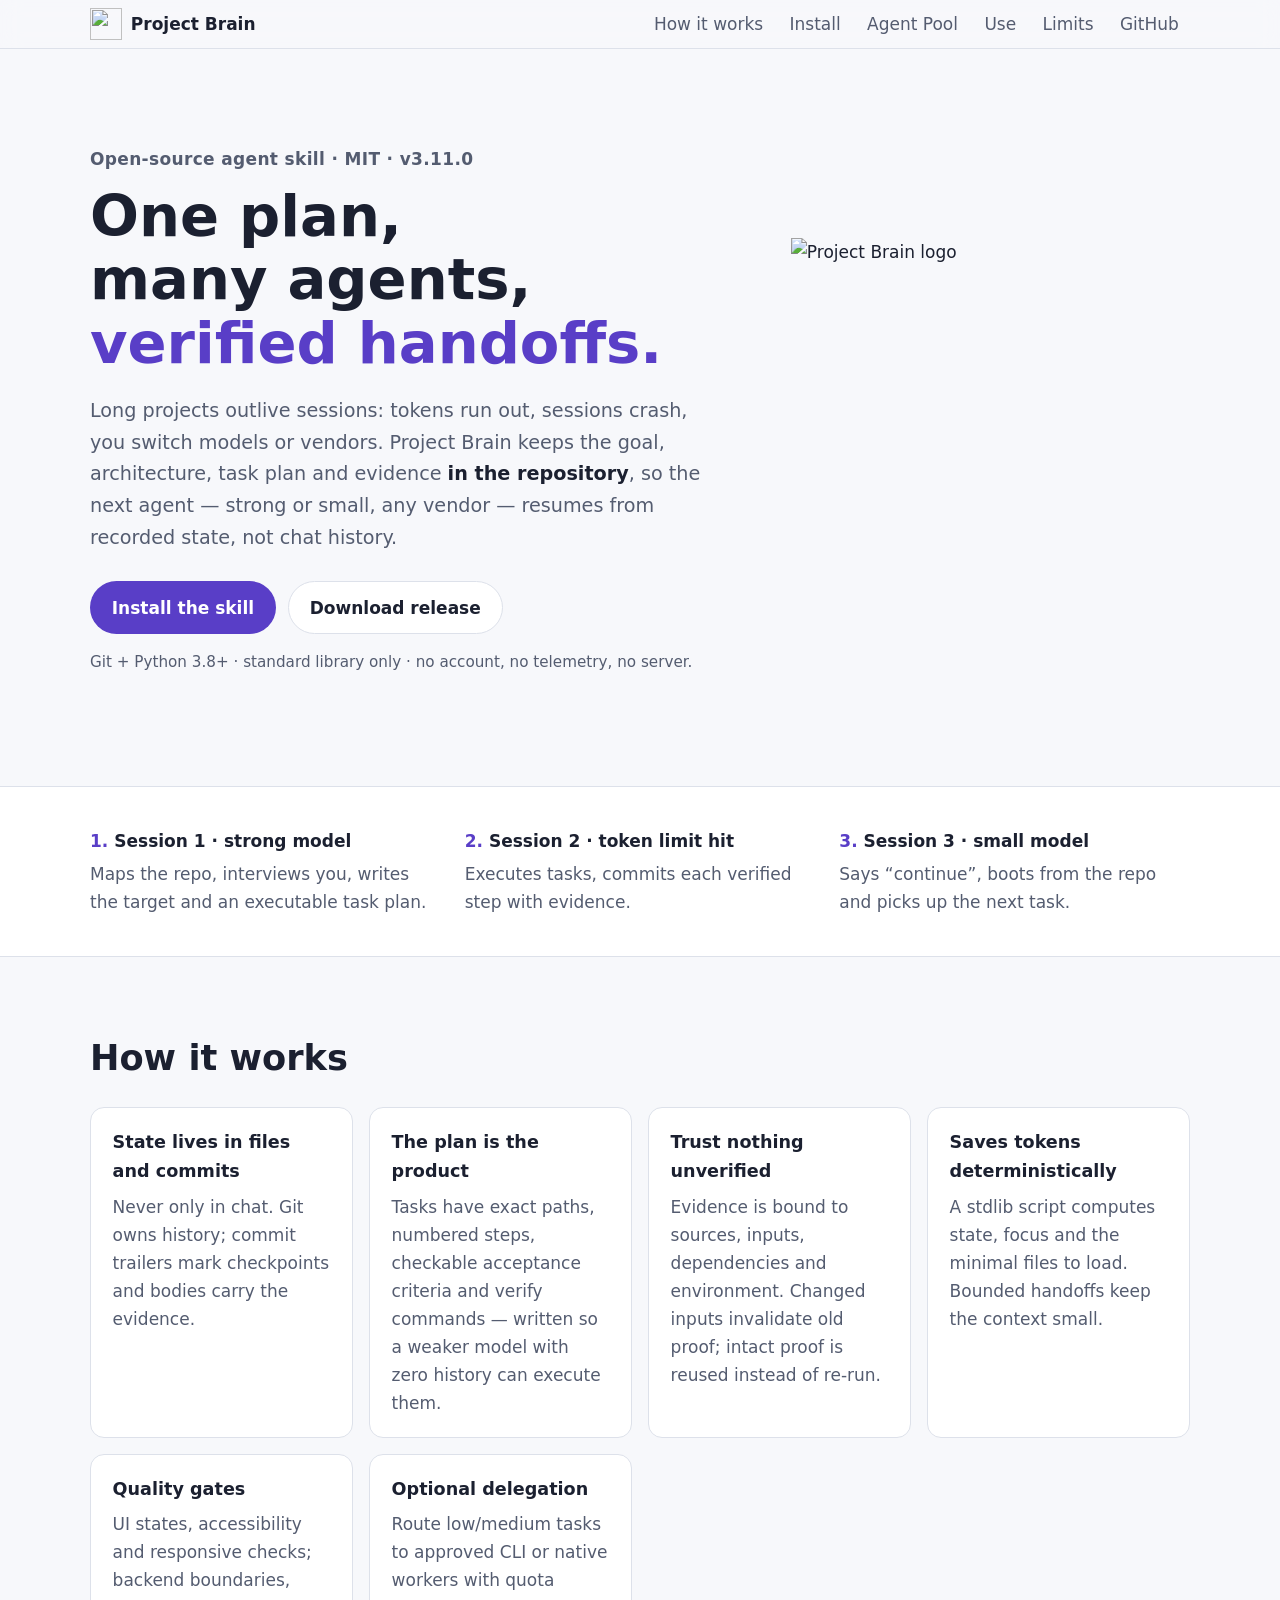
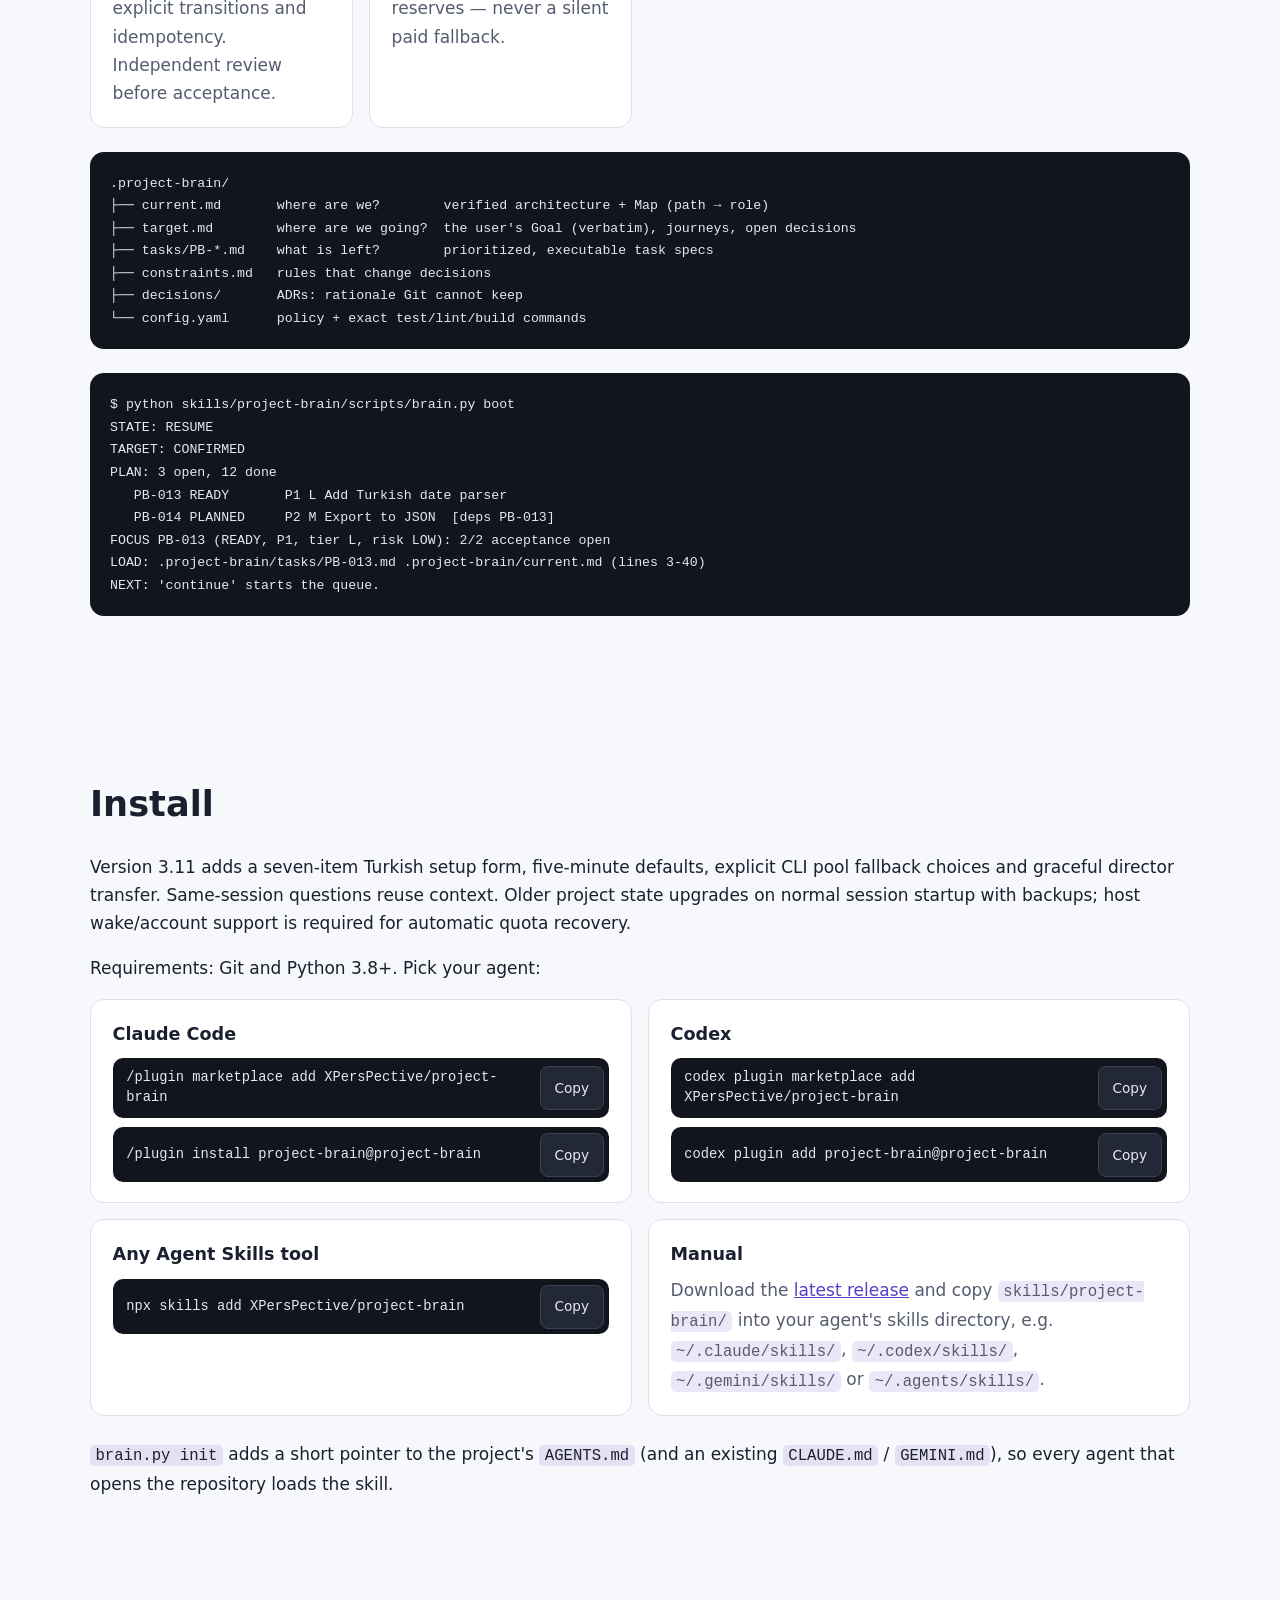
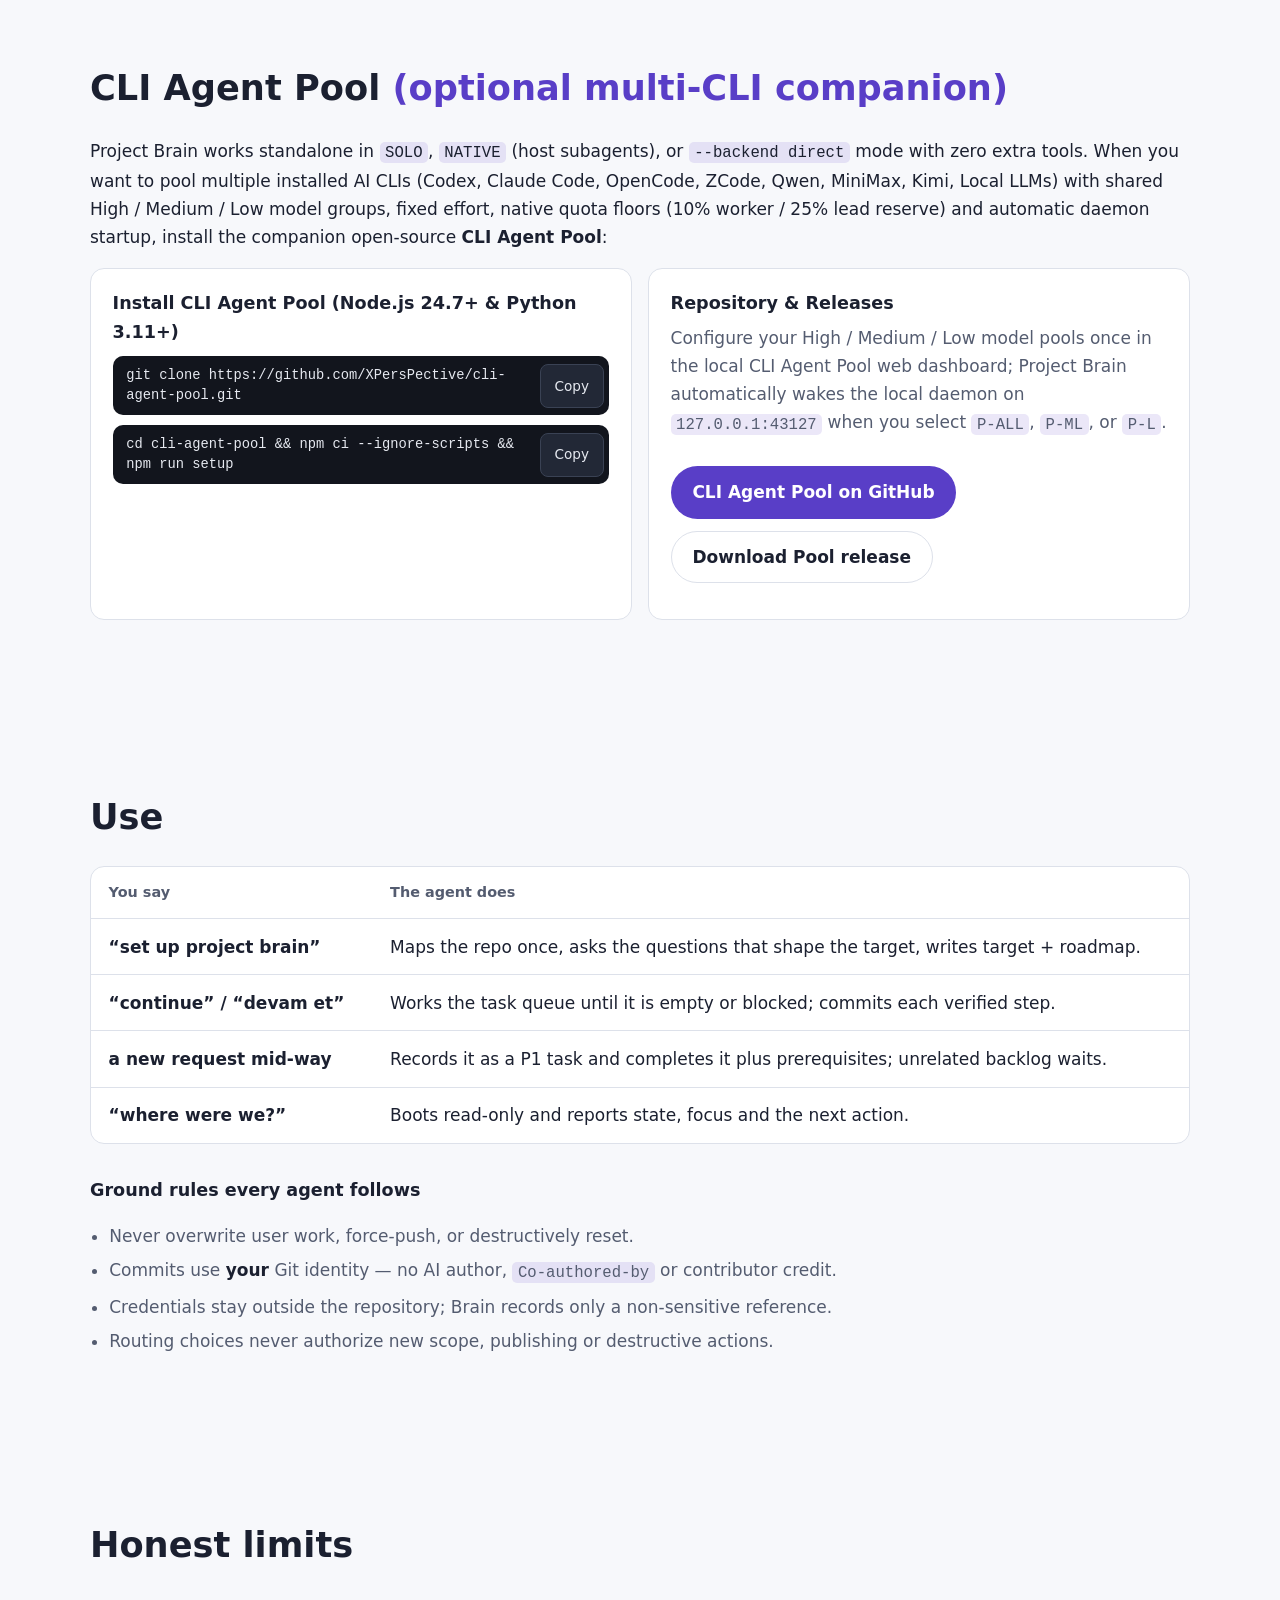
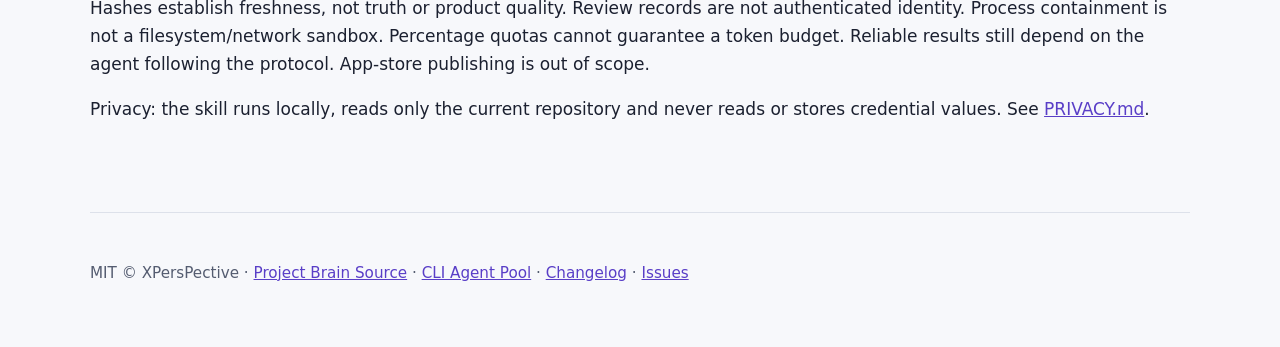
==== site/index.html @ dc850945 "Release Project Brain 3.11.0 setup and pool recovery protocol" ====
<!doctype html>
<html lang="en">
<head>
  <meta charset="utf-8">
  <meta name="viewport" content="width=device-width, initial-scale=1">
  <meta name="color-scheme" content="light dark">
  <title>Project Brain — Git-native memory and planning for coding agents</title>
  <meta name="description" content="Open-source agent skill: any coding agent, strong or weak, continues a project exactly where the last one stopped. Plans, architecture and verification evidence live in Git. Python 3.8+, standard library only, MIT.">
  <meta property="og:title" content="Project Brain">
  <meta property="og:description" content="Git-native project memory, executable task plans and verified handoffs for Claude, Codex, Antigravity, OpenCode and other coding agents.">
  <meta property="og:type" content="website">
  <meta property="og:image" content="assets/logo.png">
  <link rel="icon" href="assets/icon.png" type="image/png">
  <link rel="stylesheet" href="style.css">
</head>
<body>
  <a class="skip" href="#main">Skip to content</a>
  <header class="top">
    <nav class="wrap nav" aria-label="Main">
      <a class="brand" href="./"><img src="assets/icon.png" alt="" width="32" height="32"> Project Brain</a>
      <ul>
        <li><a href="#how">How it works</a></li>
        <li><a href="#install">Install</a></li>
        <li><a href="#pool">Agent Pool</a></li>
        <li><a href="#use">Use</a></li>
        <li><a href="#limits">Limits</a></li>
        <li><a href="https://github.com/XPersPective/project-brain">GitHub</a></li>
      </ul>
    </nav>
  </header>

  <main id="main">
    <section class="hero wrap">
      <div>
        <p class="eyebrow">Open-source agent skill · MIT · <span data-version>v3.11.0</span></p>
        <h1>One plan, many agents, <span class="accent">verified handoffs.</span></h1>
        <p class="lead">Long projects outlive sessions: tokens run out, sessions crash, you switch models or vendors.
          Project Brain keeps the goal, architecture, task plan and evidence <strong>in the repository</strong>,
          so the next agent — strong or small, any vendor — resumes from recorded state, not chat history.</p>
        <div class="cta">
          <a class="btn primary" href="#install">Install the skill</a>
          <a class="btn" href="https://github.com/XPersPective/project-brain/releases/latest">Download release</a>
        </div>
        <p class="note">Git + Python 3.8+ · standard library only · no account, no telemetry, no server.</p>
      </div>
      <img class="logo" src="assets/logo.png" alt="Project Brain logo" width="512" height="512" fetchpriority="high">
    </section>

    <section class="band" aria-labelledby="flow-title">
      <div class="wrap">
        <h2 id="flow-title" class="visually-hidden">Session flow</h2>
        <ol class="flow">
          <li><span>Session 1 · strong model</span>Maps the repo, interviews you, writes the target and an executable task plan.</li>
          <li><span>Session 2 · token limit hit</span>Executes tasks, commits each verified step with evidence.</li>
          <li><span>Session 3 · small model</span>Says “continue”, boots from the repo and picks up the next task.</li>
        </ol>
      </div>
    </section>

    <section id="how" class="wrap section">
      <h2>How it works</h2>
      <div class="grid">
        <article class="card">
          <h3>State lives in files and commits</h3>
          <p>Never only in chat. Git owns history; commit trailers mark checkpoints and bodies carry the evidence.</p>
        </article>
        <article class="card">
          <h3>The plan is the product</h3>
          <p>Tasks have exact paths, numbered steps, checkable acceptance criteria and verify commands — written so a
            weaker model with zero history can execute them.</p>
        </article>
        <article class="card">
          <h3>Trust nothing unverified</h3>
          <p>Evidence is bound to sources, inputs, dependencies and environment. Changed inputs invalidate old proof;
            intact proof is reused instead of re-run.</p>
        </article>
        <article class="card">
          <h3>Saves tokens deterministically</h3>
          <p>A stdlib script computes state, focus and the minimal files to load. Bounded handoffs keep the context small.</p>
        </article>
        <article class="card">
          <h3>Quality gates</h3>
          <p>UI states, accessibility and responsive checks; backend boundaries, explicit transitions and idempotency.
            Independent review before acceptance.</p>
        </article>
        <article class="card">
          <h3>Optional delegation</h3>
          <p>Route low/medium tasks to approved CLI or native workers with quota reserves — never a silent paid fallback.</p>
        </article>
      </div>

<pre class="code" tabindex="0" aria-label="Project Brain directory layout"><code>.project-brain/
├── current.md       where are we?        verified architecture + Map (path → role)
├── target.md        where are we going?  the user's Goal (verbatim), journeys, open decisions
├── tasks/PB-*.md    what is left?        prioritized, executable task specs
├── constraints.md   rules that change decisions
├── decisions/       ADRs: rationale Git cannot keep
└── config.yaml      policy + exact test/lint/build commands</code></pre>

<pre class="code" tabindex="0" aria-label="Example boot output"><code>$ python skills/project-brain/scripts/brain.py boot
STATE: RESUME
TARGET: CONFIRMED
PLAN: 3 open, 12 done
   PB-013 READY       P1 L Add Turkish date parser
   PB-014 PLANNED     P2 M Export to JSON  [deps PB-013]
FOCUS PB-013 (READY, P1, tier L, risk LOW): 2/2 acceptance open
LOAD: .project-brain/tasks/PB-013.md .project-brain/current.md (lines 3-40)
NEXT: 'continue' starts the queue.</code></pre>
    </section>

    <section id="install" class="wrap section">
      <h2>Install</h2>
      <p>Version 3.11 adds a seven-item Turkish setup form, five-minute defaults,
      explicit CLI pool fallback choices and graceful director transfer.
      Same-session questions reuse context. Older project state upgrades on
      normal session startup with backups; host wake/account support is required
      for automatic quota recovery.</p>
      <p>Requirements: Git and Python 3.8+. Pick your agent:</p>
      <div class="installs">
        <div class="install">
          <h3>Claude Code</h3>
          <div class="cmd"><code>/plugin marketplace add XPersPective/project-brain</code><button type="button" class="copy">Copy</button></div>
          <div class="cmd"><code>/plugin install project-brain@project-brain</code><button type="button" class="copy">Copy</button></div>
        </div>
        <div class="install">
          <h3>Codex</h3>
          <div class="cmd"><code>codex plugin marketplace add XPersPective/project-brain</code><button type="button" class="copy">Copy</button></div>
          <div class="cmd"><code>codex plugin add project-brain@project-brain</code><button type="button" class="copy">Copy</button></div>
        </div>
        <div class="install">
          <h3>Any Agent Skills tool</h3>
          <div class="cmd"><code>npx skills add XPersPective/project-brain</code><button type="button" class="copy">Copy</button></div>
        </div>
        <div class="install">
          <h3>Manual</h3>
          <p>Download the <a href="https://github.com/XPersPective/project-brain/releases/latest">latest release</a> and copy
            <code>skills/project-brain/</code> into your agent's skills directory, e.g. <code>~/.claude/skills/</code>,
            <code>~/.codex/skills/</code>, <code>~/.gemini/skills/</code> or <code>~/.agents/skills/</code>.</p>
        </div>
      </div>
      <p><code>brain.py init</code> adds a short pointer to the project's <code>AGENTS.md</code> (and an existing
        <code>CLAUDE.md</code> / <code>GEMINI.md</code>), so every agent that opens the repository loads the skill.</p>
    </section>

    <section id="pool" class="wrap section">
      <h2>CLI Agent Pool <span class="accent">(optional multi-CLI companion)</span></h2>
      <p>Project Brain works standalone in <code>SOLO</code>, <code>NATIVE</code> (host subagents), or
        <code>--backend direct</code> mode with zero extra tools. When you want to pool multiple installed AI CLIs
        (Codex, Claude Code, OpenCode, ZCode, Qwen, MiniMax, Kimi, Local LLMs) with shared High / Medium / Low model
        groups, fixed effort, native quota floors (10% worker / 25% lead reserve) and automatic daemon startup, install
         the companion open-source <strong>CLI Agent Pool</strong>:</p>
      <div class="installs">
        <div class="install">
          <h3>Install CLI Agent Pool (Node.js 24.7+ &amp; Python 3.11+)</h3>
          <div class="cmd"><code>git clone https://github.com/XPersPective/cli-agent-pool.git</code><button type="button" class="copy">Copy</button></div>
          <div class="cmd"><code>cd cli-agent-pool &amp;&amp; npm ci --ignore-scripts &amp;&amp; npm run setup</code><button type="button" class="copy">Copy</button></div>
        </div>
        <div class="install">
          <h3>Repository &amp; Releases</h3>
          <p>Configure your High / Medium / Low model pools once in the local CLI Agent Pool web dashboard; Project Brain
            automatically wakes the local daemon on <code>127.0.0.1:43127</code> when you select <code>P-ALL</code>,
            <code>P-ML</code>, or <code>P-L</code>.</p>
          <div class="cta">
            <a class="btn primary" href="https://github.com/XPersPective/cli-agent-pool">CLI Agent Pool on GitHub</a>
            <a class="btn" href="https://github.com/XPersPective/cli-agent-pool/releases/latest">Download Pool release</a>
          </div>
        </div>
      </div>
    </section>

    <section id="use" class="wrap section">
      <h2>Use</h2>
      <div class="table-wrap">
        <table>
          <thead><tr><th scope="col">You say</th><th scope="col">The agent does</th></tr></thead>
          <tbody>
            <tr><td>“set up project brain”</td><td>Maps the repo once, asks the questions that shape the target, writes target + roadmap.</td></tr>
            <tr><td>“continue” / “devam et”</td><td>Works the task queue until it is empty or blocked; commits each verified step.</td></tr>
            <tr><td>a new request mid-way</td><td>Records it as a P1 task and completes it plus prerequisites; unrelated backlog waits.</td></tr>
            <tr><td>“where were we?”</td><td>Boots read-only and reports state, focus and the next action.</td></tr>
          </tbody>
        </table>
      </div>
      <h3>Ground rules every agent follows</h3>
      <ul class="rules">
        <li>Never overwrite user work, force-push, or destructively reset.</li>
        <li>Commits use <strong>your</strong> Git identity — no AI author, <code>Co-authored-by</code> or contributor credit.</li>
        <li>Credentials stay outside the repository; Brain records only a non-sensitive reference.</li>
        <li>Routing choices never authorize new scope, publishing or destructive actions.</li>
      </ul>
    </section>

    <section id="limits" class="wrap section">
      <h2>Honest limits</h2>
      <p>Hashes establish freshness, not truth or product quality. Review records are not authenticated identity.
        Process containment is not a filesystem/network sandbox. Percentage quotas cannot guarantee a token budget.
        Reliable results still depend on the agent following the protocol. App-store publishing is out of scope.</p>
      <p>Privacy: the skill runs locally, reads only the current repository and never reads or stores credential values.
        See <a href="https://github.com/XPersPective/project-brain/blob/master/PRIVACY.md">PRIVACY.md</a>.</p>
    </section>
  </main>

  <footer class="wrap foot">
    <p>MIT © XPersPective · <a href="https://github.com/XPersPective/project-brain">Project Brain Source</a> ·
      <a href="https://github.com/XPersPective/cli-agent-pool">CLI Agent Pool</a> ·
      <a href="https://github.com/XPersPective/project-brain/blob/master/CHANGELOG.md">Changelog</a> ·
      <a href="https://github.com/XPersPective/project-brain/issues">Issues</a></p>
  </footer>

  <script>
    for (const button of document.querySelectorAll("button.copy")) {
      button.addEventListener("click", async () => {
        const text = button.previousElementSibling.textContent;
        try {
          await navigator.clipboard.writeText(text);
          button.textContent = "Copied";
        } catch {
          button.textContent = "Select & copy";
        }
        setTimeout(() => { button.textContent = "Copy"; }, 1600);
      });
    }
  </script>
</body>
</html>
---- site/style.css ----
:root {
  color-scheme: light dark;
  --bg: light-dark(#f7f8fb, #0e1117);
  --surface: light-dark(#ffffff, #161b24);
  --text: light-dark(#1b2030, #e6e9f0);
  --muted: light-dark(#545c70, #a3abbd);
  --border: light-dark(#dde1ea, #2a3140);
  --accent: light-dark(oklch(48% 0.2 285), oklch(78% 0.13 285));
  --accent-text: light-dark(#ffffff, #12101f);
  --code-bg: #12151d;
  --code-text: #e6e9f0;
  --radius: 14px;
  accent-color: var(--accent);
}

*, *::before, *::after { box-sizing: border-box; }

body {
  margin: 0;
  font: 1.0625rem/1.65 system-ui, -apple-system, "Segoe UI", Roboto, sans-serif;
  background: var(--bg);
  color: var(--text);
}

a { color: var(--accent); }
a:focus-visible, button:focus-visible, pre:focus-visible {
  outline: 3px solid var(--accent);
  outline-offset: 3px;
}

.wrap { width: min(1100px, 100% - 2.5rem); margin-inline: auto; }

.skip {
  position: absolute; left: 1rem; top: -4rem;
  background: var(--accent); color: var(--accent-text);
  padding: .6rem 1rem; border-radius: 8px; z-index: 10;
}
.skip:focus { top: 1rem; }

.visually-hidden {
  position: absolute; width: 1px; height: 1px; overflow: hidden;
  clip-path: inset(50%); white-space: nowrap;
}

.top {
  position: sticky; top: 0; z-index: 5;
  background: color-mix(in srgb, var(--bg) 88%, transparent);
  backdrop-filter: blur(10px);
  border-bottom: 1px solid var(--border);
}
.nav { display: flex; align-items: center; justify-content: space-between; gap: 1rem; flex-wrap: wrap; }
.brand {
  display: inline-flex; align-items: center; gap: .55rem; min-height: 48px;
  font-weight: 700; color: var(--text); text-decoration: none;
}
.nav ul { display: flex; flex-wrap: wrap; gap: .25rem; list-style: none; margin: 0; padding: 0; }
.nav ul a {
  display: inline-flex; align-items: center; min-height: 48px; padding-inline: .7rem;
  color: var(--muted); text-decoration: none; border-radius: 8px;
}
.nav ul a:hover { color: var(--text); }

.hero {
  display: grid; grid-template-columns: 1.4fr 1fr; align-items: center; gap: 3rem;
  padding-block: clamp(3rem, 8vw, 6rem);
}
.eyebrow { color: var(--muted); font-weight: 600; letter-spacing: .02em; margin: 0 0 .75rem; }
h1 { font-size: clamp(2.2rem, 5vw, 3.6rem); line-height: 1.1; margin: 0 0 1.25rem; text-wrap: balance; }
.accent { color: var(--accent); }
.lead { font-size: 1.2rem; color: var(--muted); max-width: 60ch; }
.lead strong { color: var(--text); }
.logo { width: 100%; max-width: 360px; height: auto; justify-self: center; }
.note { color: var(--muted); font-size: .95rem; }

.cta { display: flex; flex-wrap: wrap; gap: .75rem; margin-block: 1.75rem 1rem; }
.btn {
  display: inline-flex; align-items: center; min-height: 48px; padding: .7rem 1.3rem;
  border: 1px solid var(--border); border-radius: 999px;
  color: var(--text); background: var(--surface); text-decoration: none; font-weight: 600;
}
.btn.primary { background: var(--accent); color: var(--accent-text); border-color: transparent; }

.band { background: var(--surface); border-block: 1px solid var(--border); padding-block: 2.5rem; }
.flow {
  display: grid; grid-template-columns: repeat(auto-fit, minmax(min(240px, 100%), 1fr)); gap: 1.5rem;
  list-style: none; margin: 0; padding: 0; counter-reset: step;
}
.flow li { counter-increment: step; color: var(--muted); }
.flow li span { display: block; font-weight: 700; color: var(--text); margin-bottom: .3rem; }
.flow li span::before { content: counter(step) ". "; color: var(--accent); }

.section { padding-block: clamp(2.5rem, 6vw, 4.5rem); }
h2 { font-size: clamp(1.6rem, 3vw, 2.2rem); margin: 0 0 1.25rem; }
h3 { margin: 0 0 .4rem; font-size: 1.1rem; }

.grid { display: grid; grid-template-columns: repeat(auto-fit, minmax(min(260px, 100%), 1fr)); gap: 1rem; }
.card, .install {
  background: var(--surface); border: 1px solid var(--border); border-radius: var(--radius);
  padding: 1.25rem 1.35rem;
}
.card p, .install p { margin: 0; color: var(--muted); }

.code {
  background: var(--code-bg); color: var(--code-text); color-scheme: dark;
  border-radius: var(--radius); padding: 1.25rem; margin-top: 1.5rem;
  overflow-x: auto; font-size: .9rem; line-height: 1.55;
}
code { font-family: ui-monospace, "Cascadia Code", Consolas, monospace; font-size: .92em; }
:not(pre) > code { background: color-mix(in srgb, var(--accent) 12%, transparent); padding: .1em .35em; border-radius: 5px; }

.installs { display: grid; grid-template-columns: repeat(auto-fit, minmax(min(440px, 100%), 1fr)); gap: 1rem; margin-block: 1rem 1.5rem; }
.cmd {
  display: flex; align-items: center; gap: .5rem; margin-top: .6rem;
  background: var(--code-bg); color: var(--code-text); color-scheme: dark;
  border-radius: 10px; padding: .35rem .35rem .35rem .85rem;
}
.cmd code { flex: 1; white-space: pre-wrap; overflow-wrap: anywhere; background: none; padding: .25rem 0; color: inherit; font-size: .86rem; line-height: 1.45; }
.copy {
  min-height: 44px; min-width: 64px; padding-inline: .8rem; flex-shrink: 0;
  border: 1px solid #3a4254; border-radius: 8px; background: #222836; color: var(--code-text);
  font: inherit; font-size: .85rem; cursor: pointer;
}
.copy:hover { background: #2c3446; }

.table-wrap { overflow-x: auto; border: 1px solid var(--border); border-radius: var(--radius); background: var(--surface); margin-bottom: 2rem; }
table { width: 100%; border-collapse: collapse; }
th, td { text-align: left; padding: .85rem 1.1rem; border-bottom: 1px solid var(--border); vertical-align: top; }
tbody tr:last-child td { border-bottom: 0; }
th { font-size: .9rem; color: var(--muted); }
td:first-child { font-weight: 600; white-space: nowrap; }

.rules { padding-left: 1.2rem; color: var(--muted); }
.rules li { margin-bottom: .4rem; }
.rules strong { color: var(--text); }

.foot { border-top: 1px solid var(--border); padding-block: 2rem; color: var(--muted); font-size: .95rem; }

@media (max-width: 760px) {
  .hero { grid-template-columns: 1fr; gap: 1.5rem; }
  .logo { max-width: 180px; order: -1; justify-self: start; }
  td:first-child { white-space: normal; }
}

@media (forced-colors: active) {
  .btn.primary, .skip { border: 2px solid ButtonText; }
}
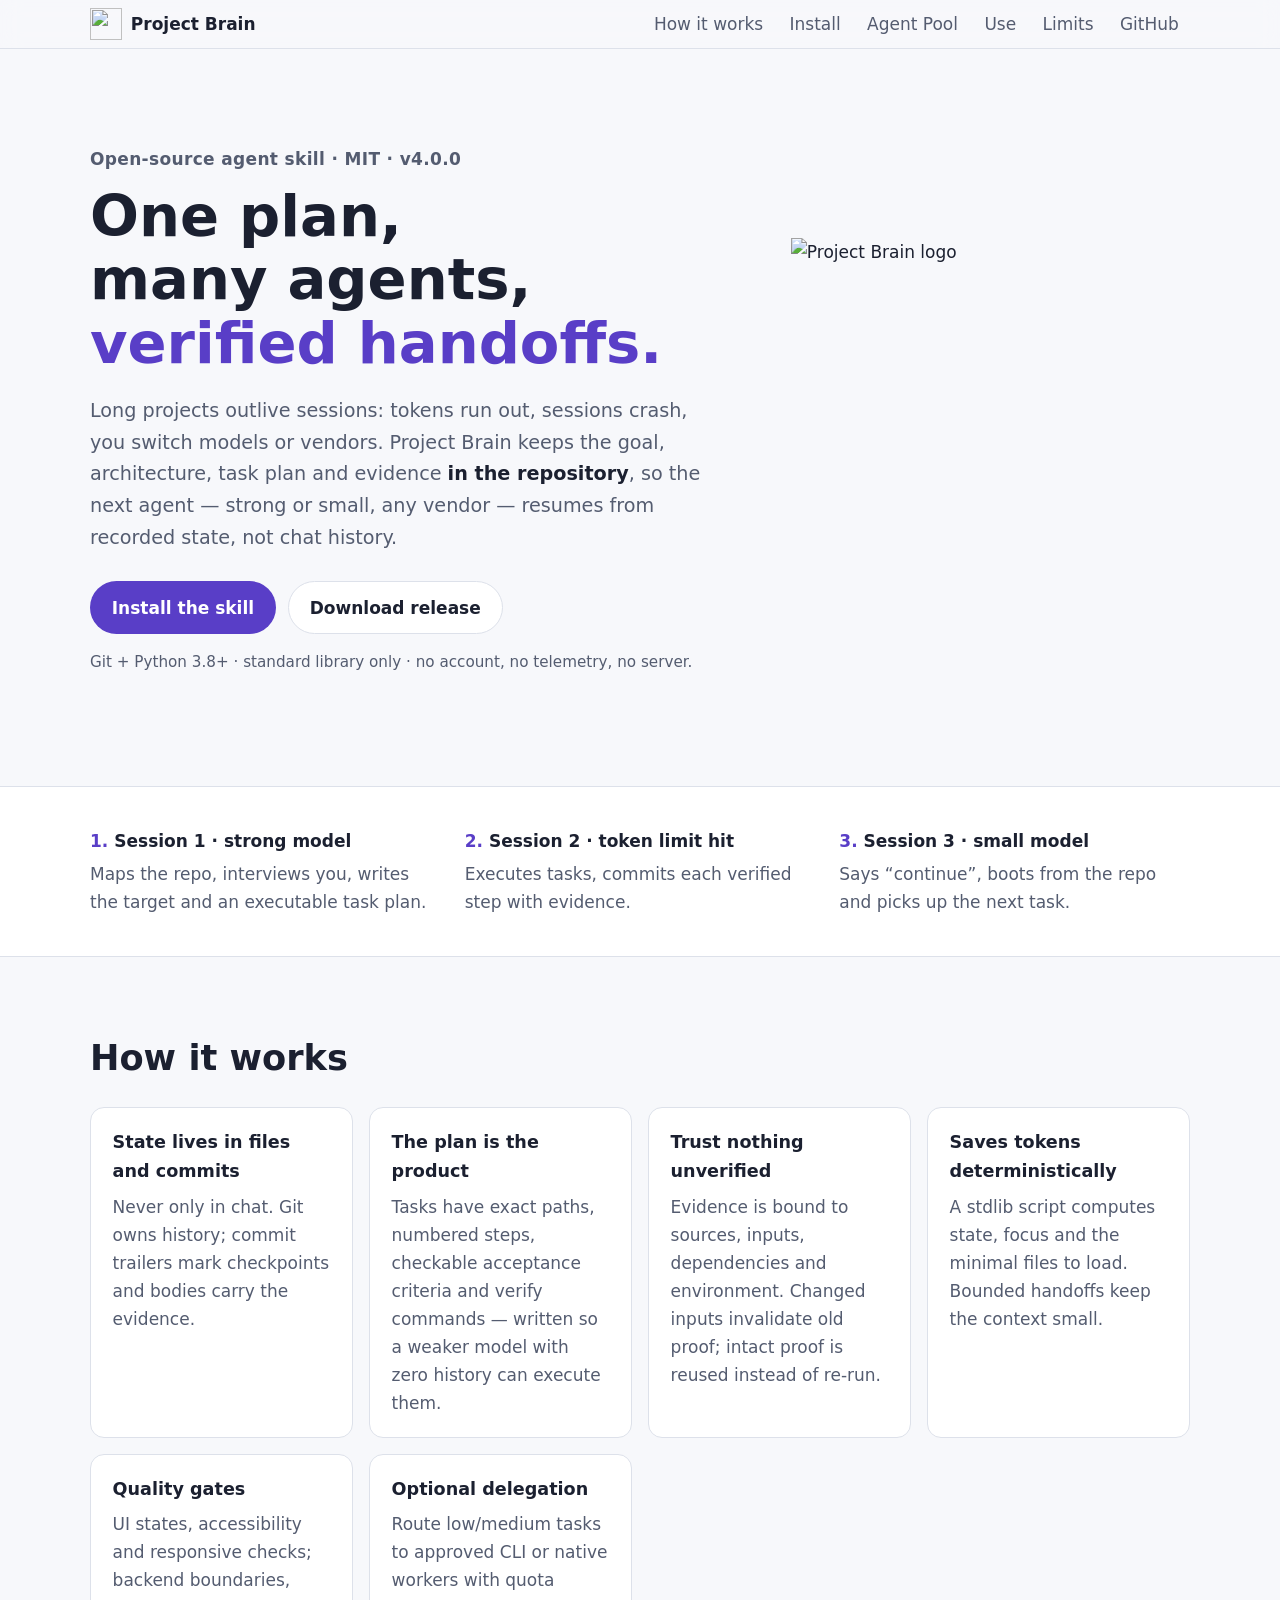
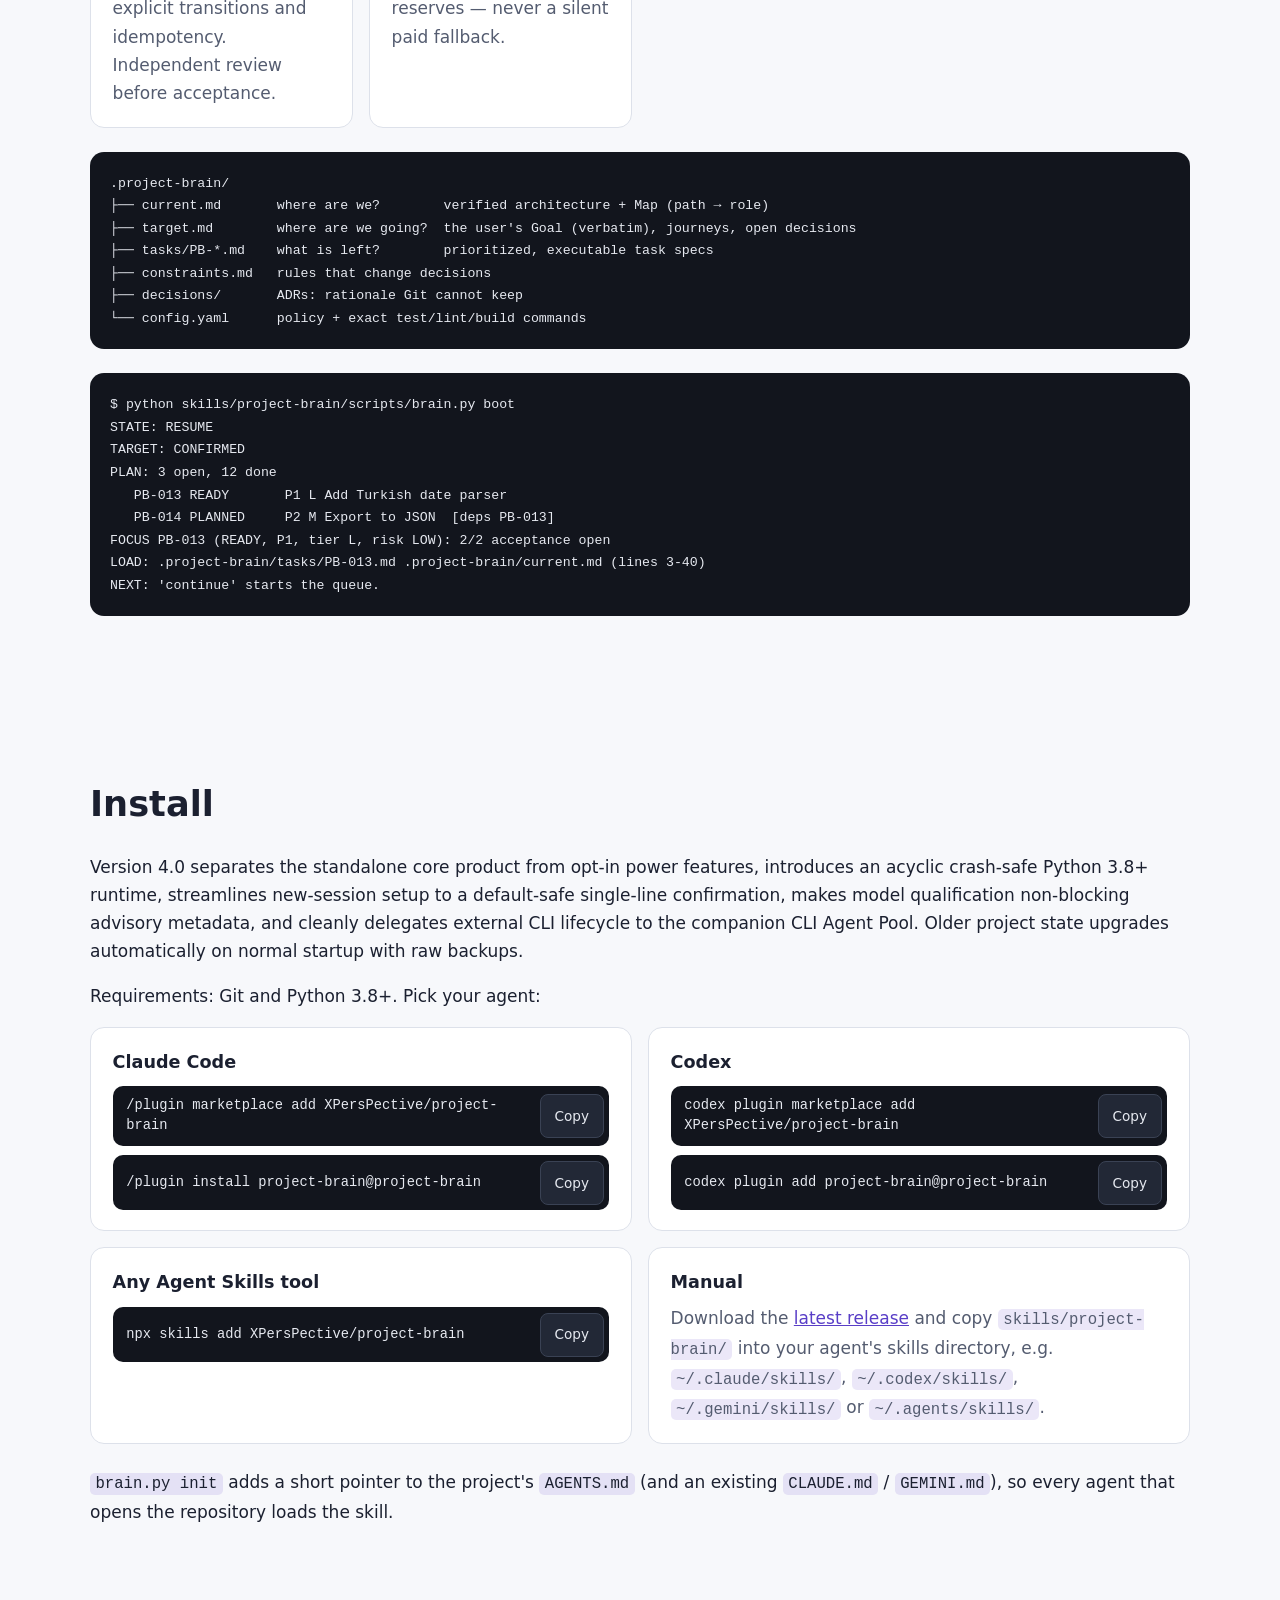
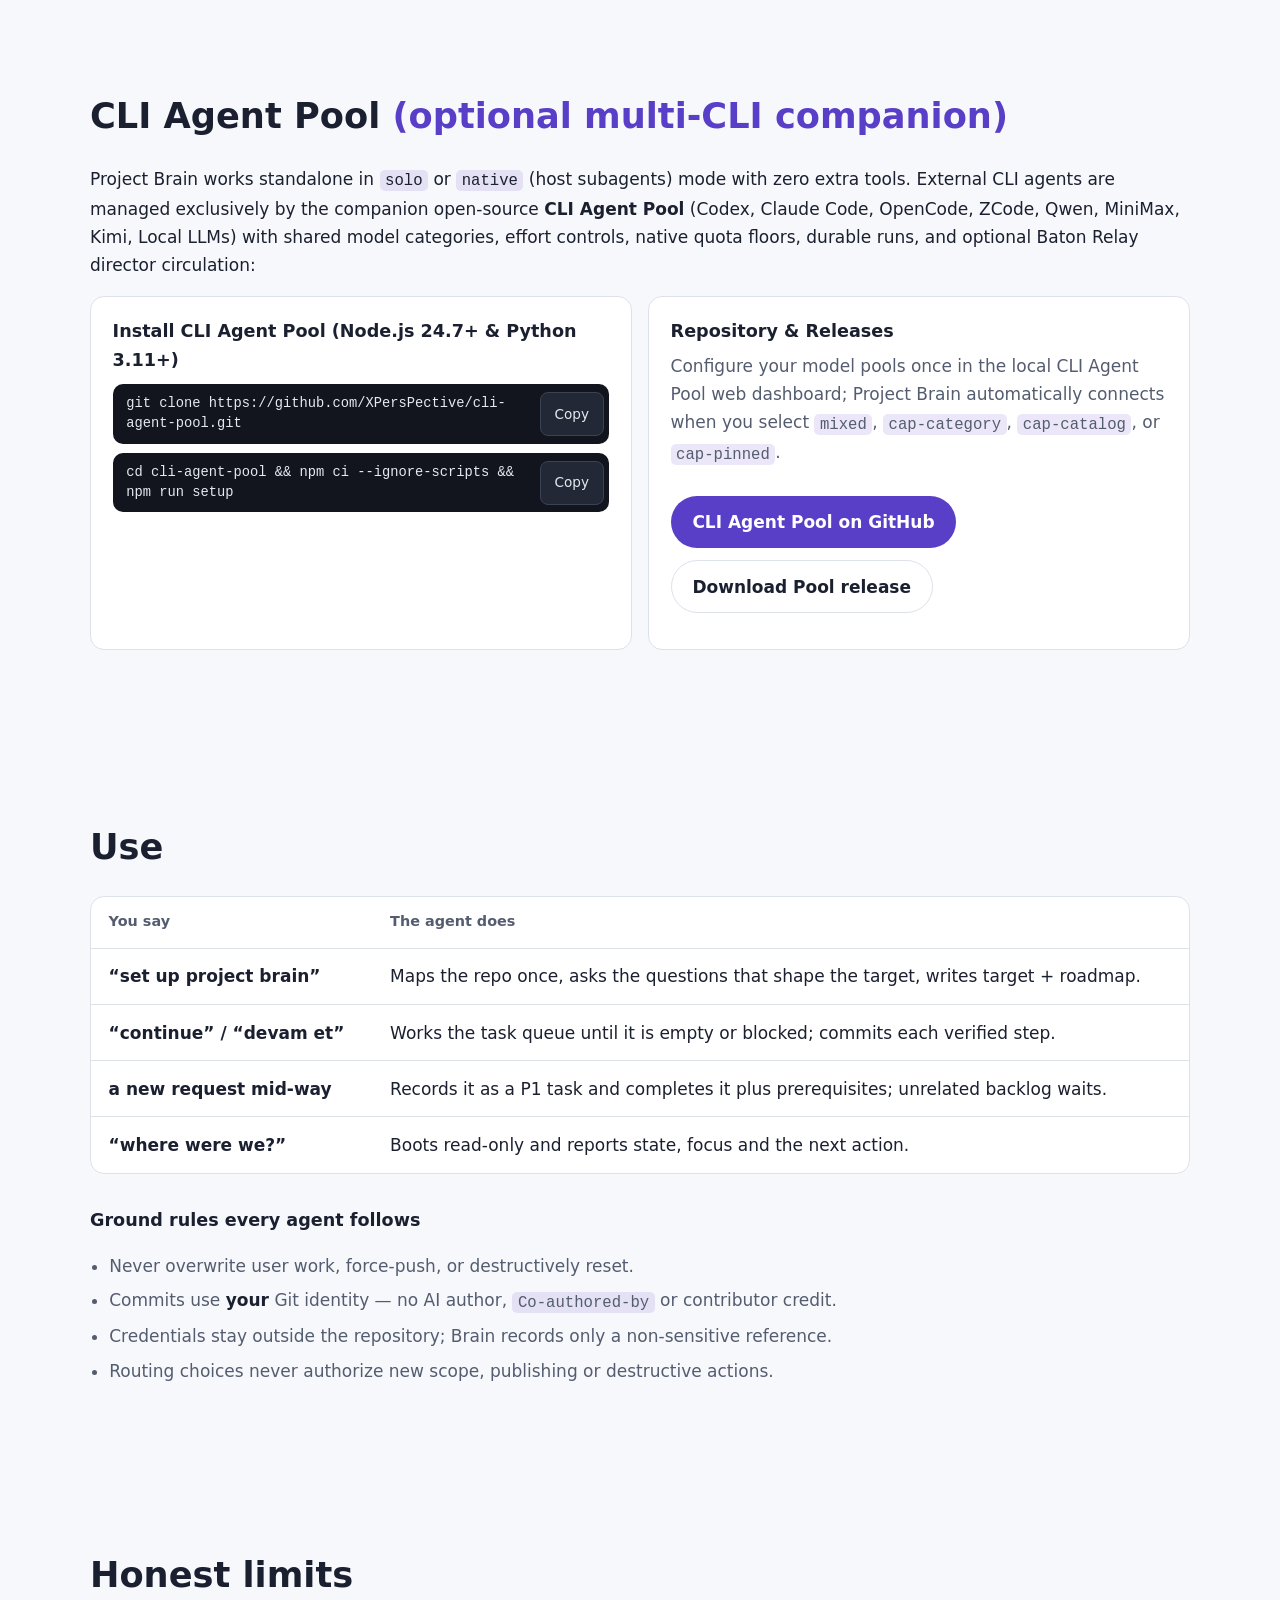
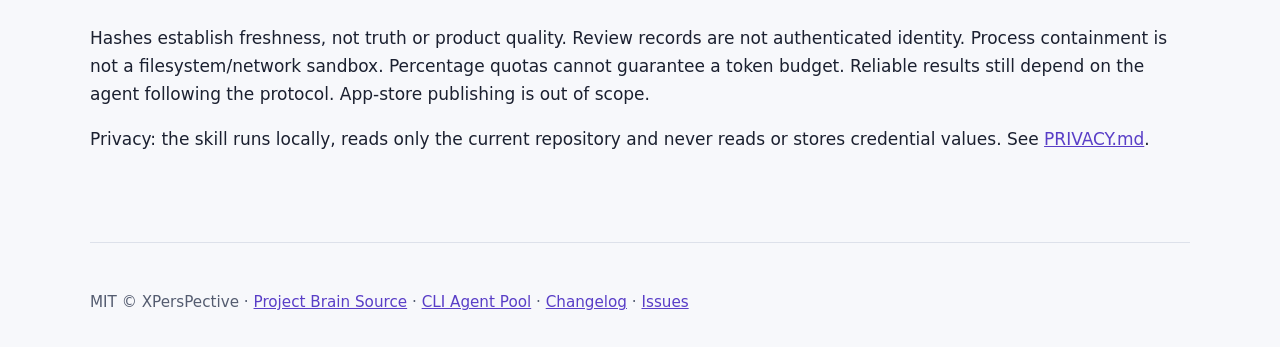
==== commit a2d5b96d: "Release Project Brain 4.0.0: acyclic core, CAP separation, streamlined setup and hardening" ====
--- a/site/index.html
+++ b/site/index.html
@@ -32,7 +32,7 @@
   <main id="main">
     <section class="hero wrap">
       <div>
-        <p class="eyebrow">Open-source agent skill · MIT · <span data-version>v3.11.0</span></p>
+        <p class="eyebrow">Open-source agent skill · MIT · <span data-version>v4.0.0</span></p>
         <h1>One plan, many agents, <span class="accent">verified handoffs.</span></h1>
         <p class="lead">Long projects outlive sessions: tokens run out, sessions crash, you switch models or vendors.
           Project Brain keeps the goal, architecture, task plan and evidence <strong>in the repository</strong>,
@@ -110,11 +110,12 @@
 
     <section id="install" class="wrap section">
       <h2>Install</h2>
-      <p>Version 3.11 adds a seven-item Turkish setup form, five-minute defaults,
-      explicit CLI pool fallback choices and graceful director transfer.
-      Same-session questions reuse context. Older project state upgrades on
-      normal session startup with backups; host wake/account support is required
-      for automatic quota recovery.</p>
+      <p>Version 4.0 separates the standalone core product from opt-in power features,
+      introduces an acyclic crash-safe Python 3.8+ runtime, streamlines new-session
+      setup to a default-safe single-line confirmation, makes model qualification
+      non-blocking advisory metadata, and cleanly delegates external CLI lifecycle
+      to the companion CLI Agent Pool. Older project state upgrades automatically
+      on normal startup with raw backups.</p>
       <p>Requirements: Git and Python 3.8+. Pick your agent:</p>
       <div class="installs">
         <div class="install">
@@ -144,11 +145,10 @@
 
     <section id="pool" class="wrap section">
       <h2>CLI Agent Pool <span class="accent">(optional multi-CLI companion)</span></h2>
-      <p>Project Brain works standalone in <code>SOLO</code>, <code>NATIVE</code> (host subagents), or
-        <code>--backend direct</code> mode with zero extra tools. When you want to pool multiple installed AI CLIs
-        (Codex, Claude Code, OpenCode, ZCode, Qwen, MiniMax, Kimi, Local LLMs) with shared High / Medium / Low model
-        groups, fixed effort, native quota floors (10% worker / 25% lead reserve) and automatic daemon startup, install
-         the companion open-source <strong>CLI Agent Pool</strong>:</p>
+      <p>Project Brain works standalone in <code>solo</code> or <code>native</code> (host subagents) mode with zero extra tools.
+        External CLI agents are managed exclusively by the companion open-source <strong>CLI Agent Pool</strong>
+        (Codex, Claude Code, OpenCode, ZCode, Qwen, MiniMax, Kimi, Local LLMs) with shared model categories,
+        effort controls, native quota floors, durable runs, and optional Baton Relay director circulation:</p>
       <div class="installs">
         <div class="install">
           <h3>Install CLI Agent Pool (Node.js 24.7+ &amp; Python 3.11+)</h3>
@@ -157,9 +157,9 @@
         </div>
         <div class="install">
           <h3>Repository &amp; Releases</h3>
-          <p>Configure your High / Medium / Low model pools once in the local CLI Agent Pool web dashboard; Project Brain
-            automatically wakes the local daemon on <code>127.0.0.1:43127</code> when you select <code>P-ALL</code>,
-            <code>P-ML</code>, or <code>P-L</code>.</p>
+          <p>Configure your model pools once in the local CLI Agent Pool web dashboard; Project Brain
+            automatically connects when you select <code>mixed</code>, <code>cap-category</code>,
+            <code>cap-catalog</code>, or <code>cap-pinned</code>.</p>
           <div class="cta">
             <a class="btn primary" href="https://github.com/XPersPective/cli-agent-pool">CLI Agent Pool on GitHub</a>
             <a class="btn" href="https://github.com/XPersPective/cli-agent-pool/releases/latest">Download Pool release</a>
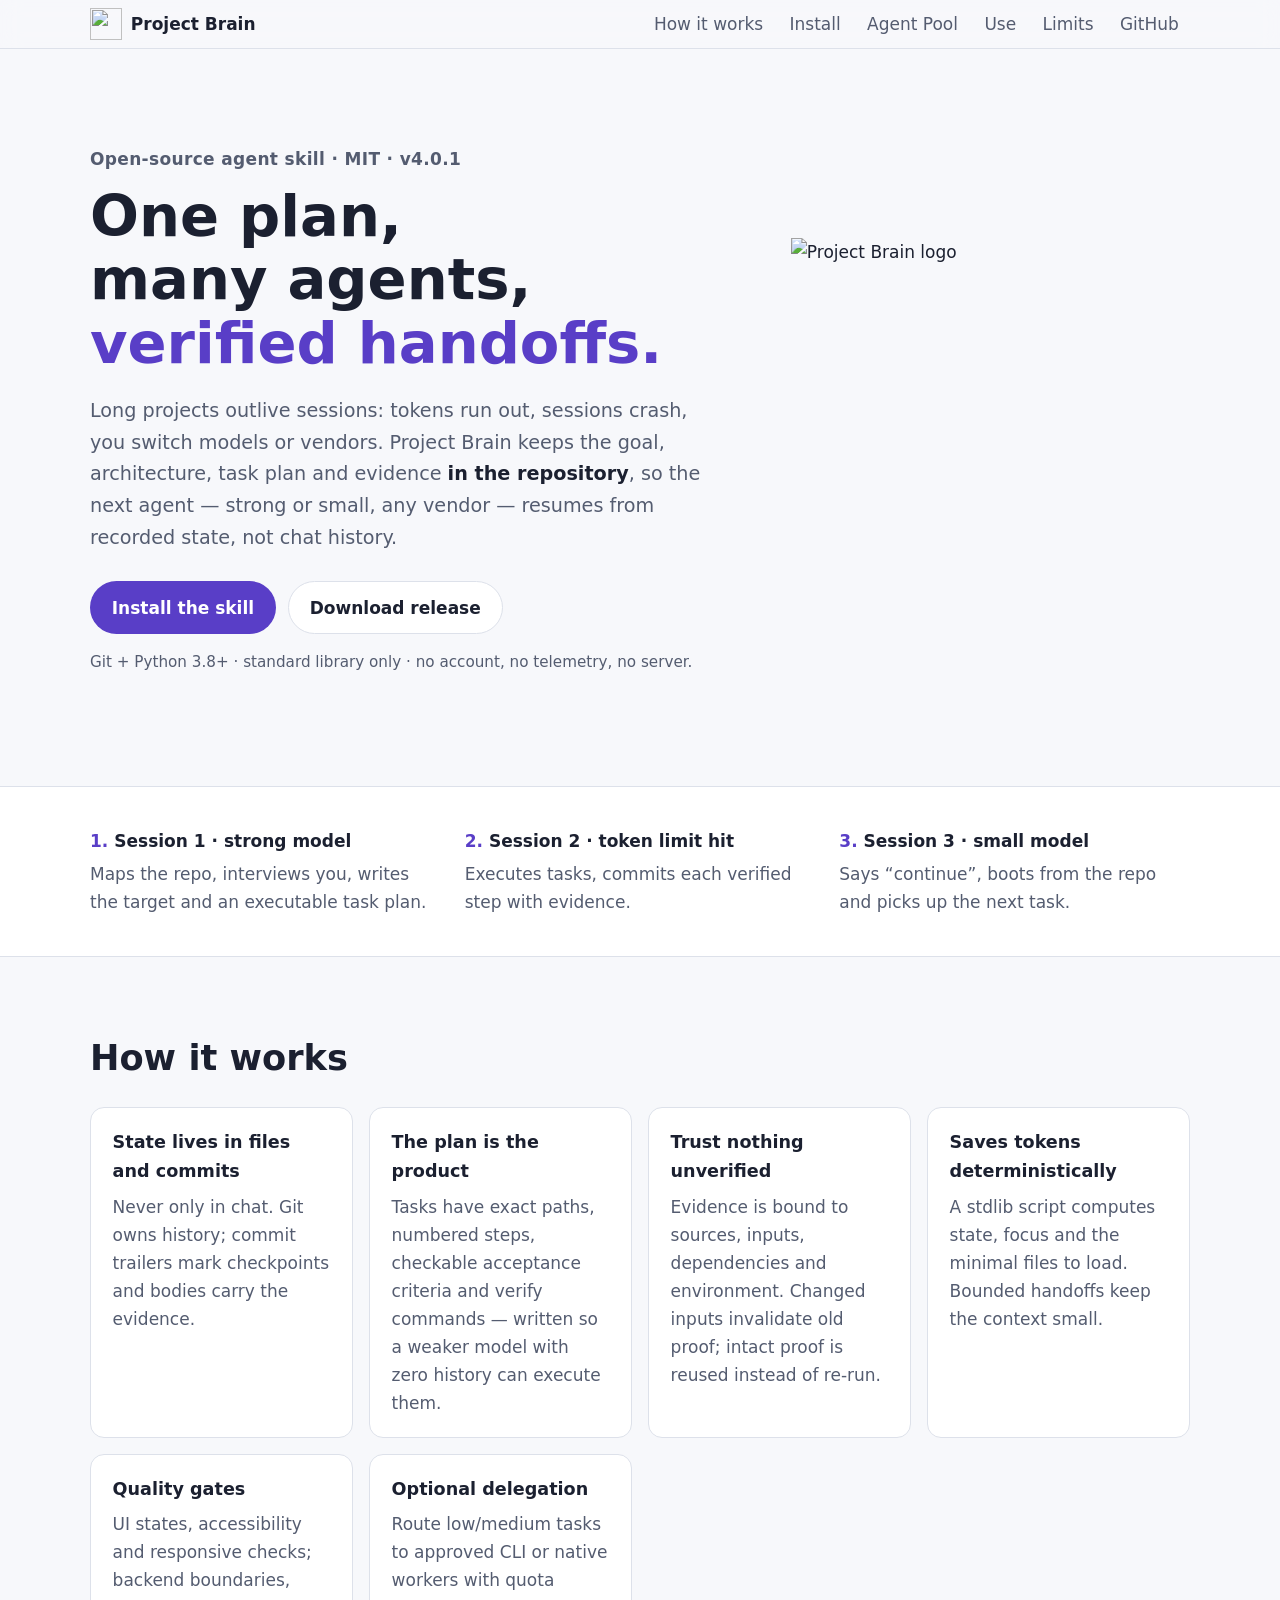
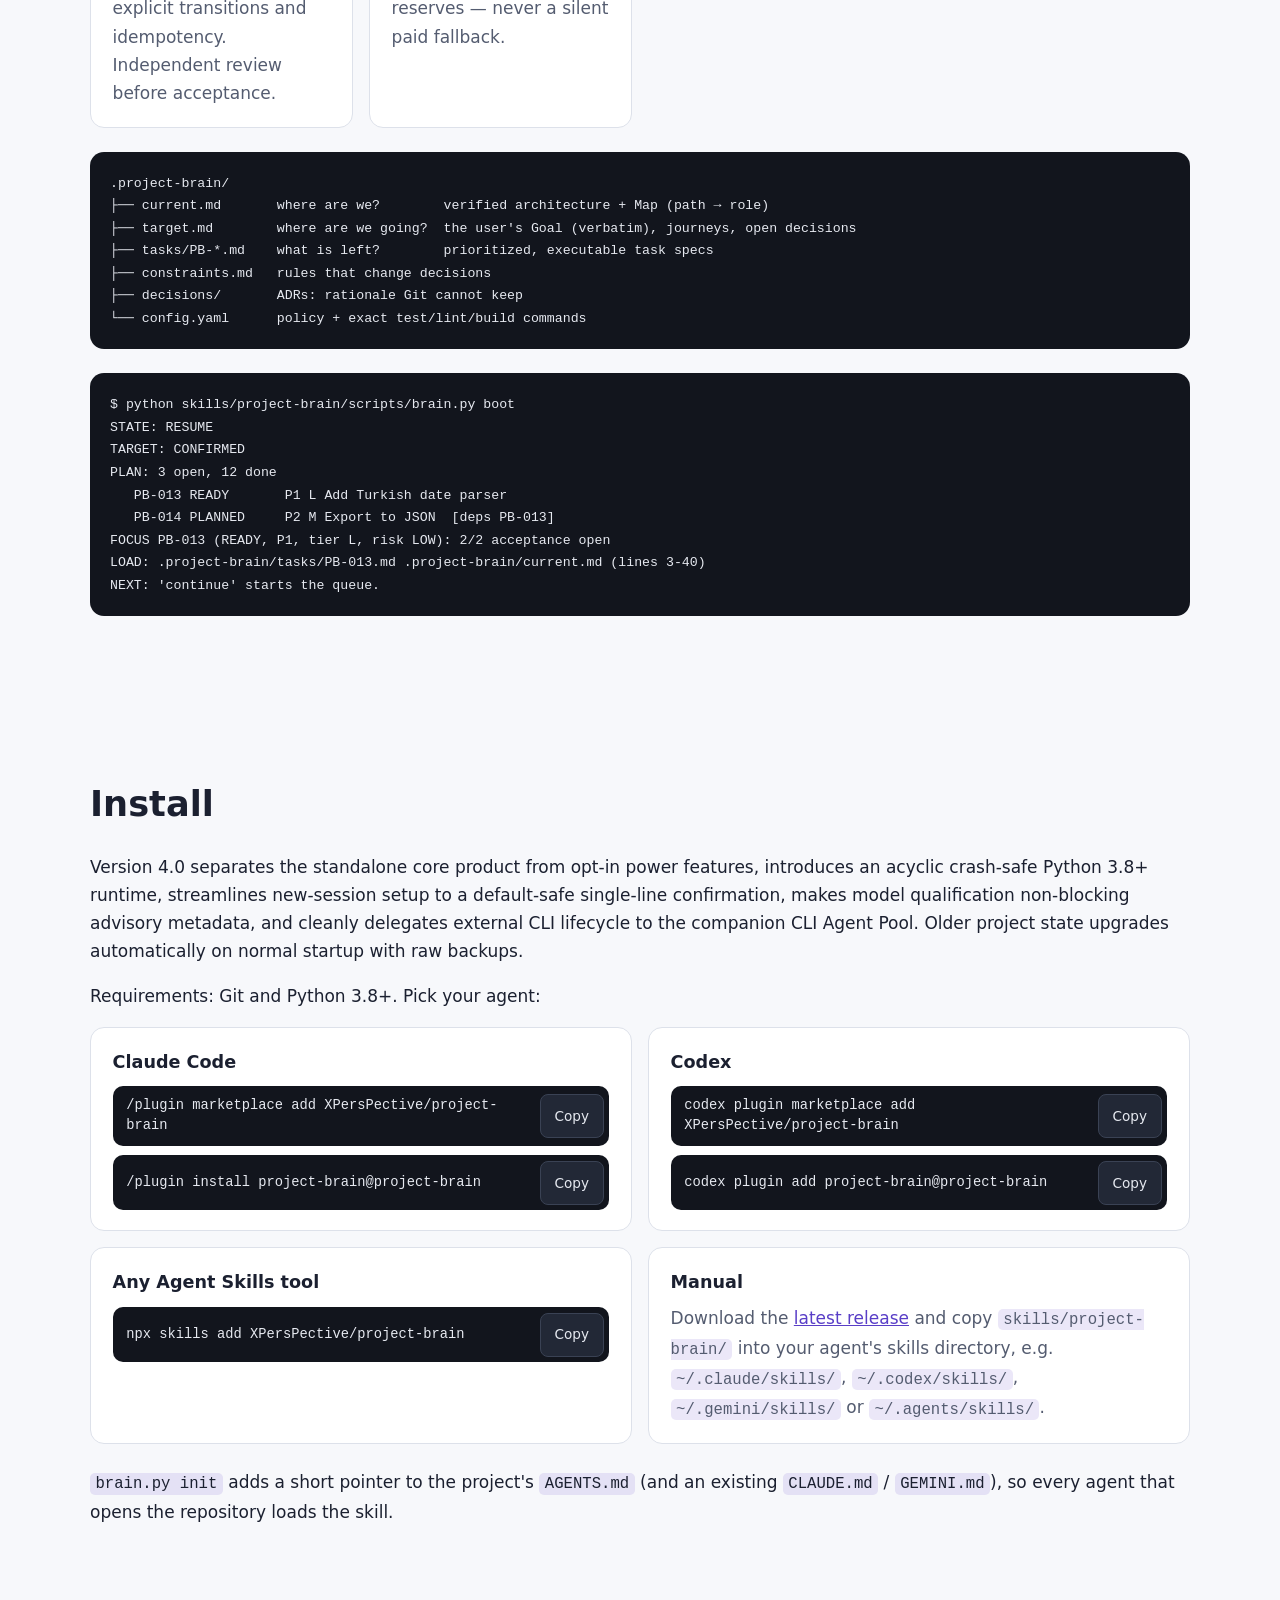
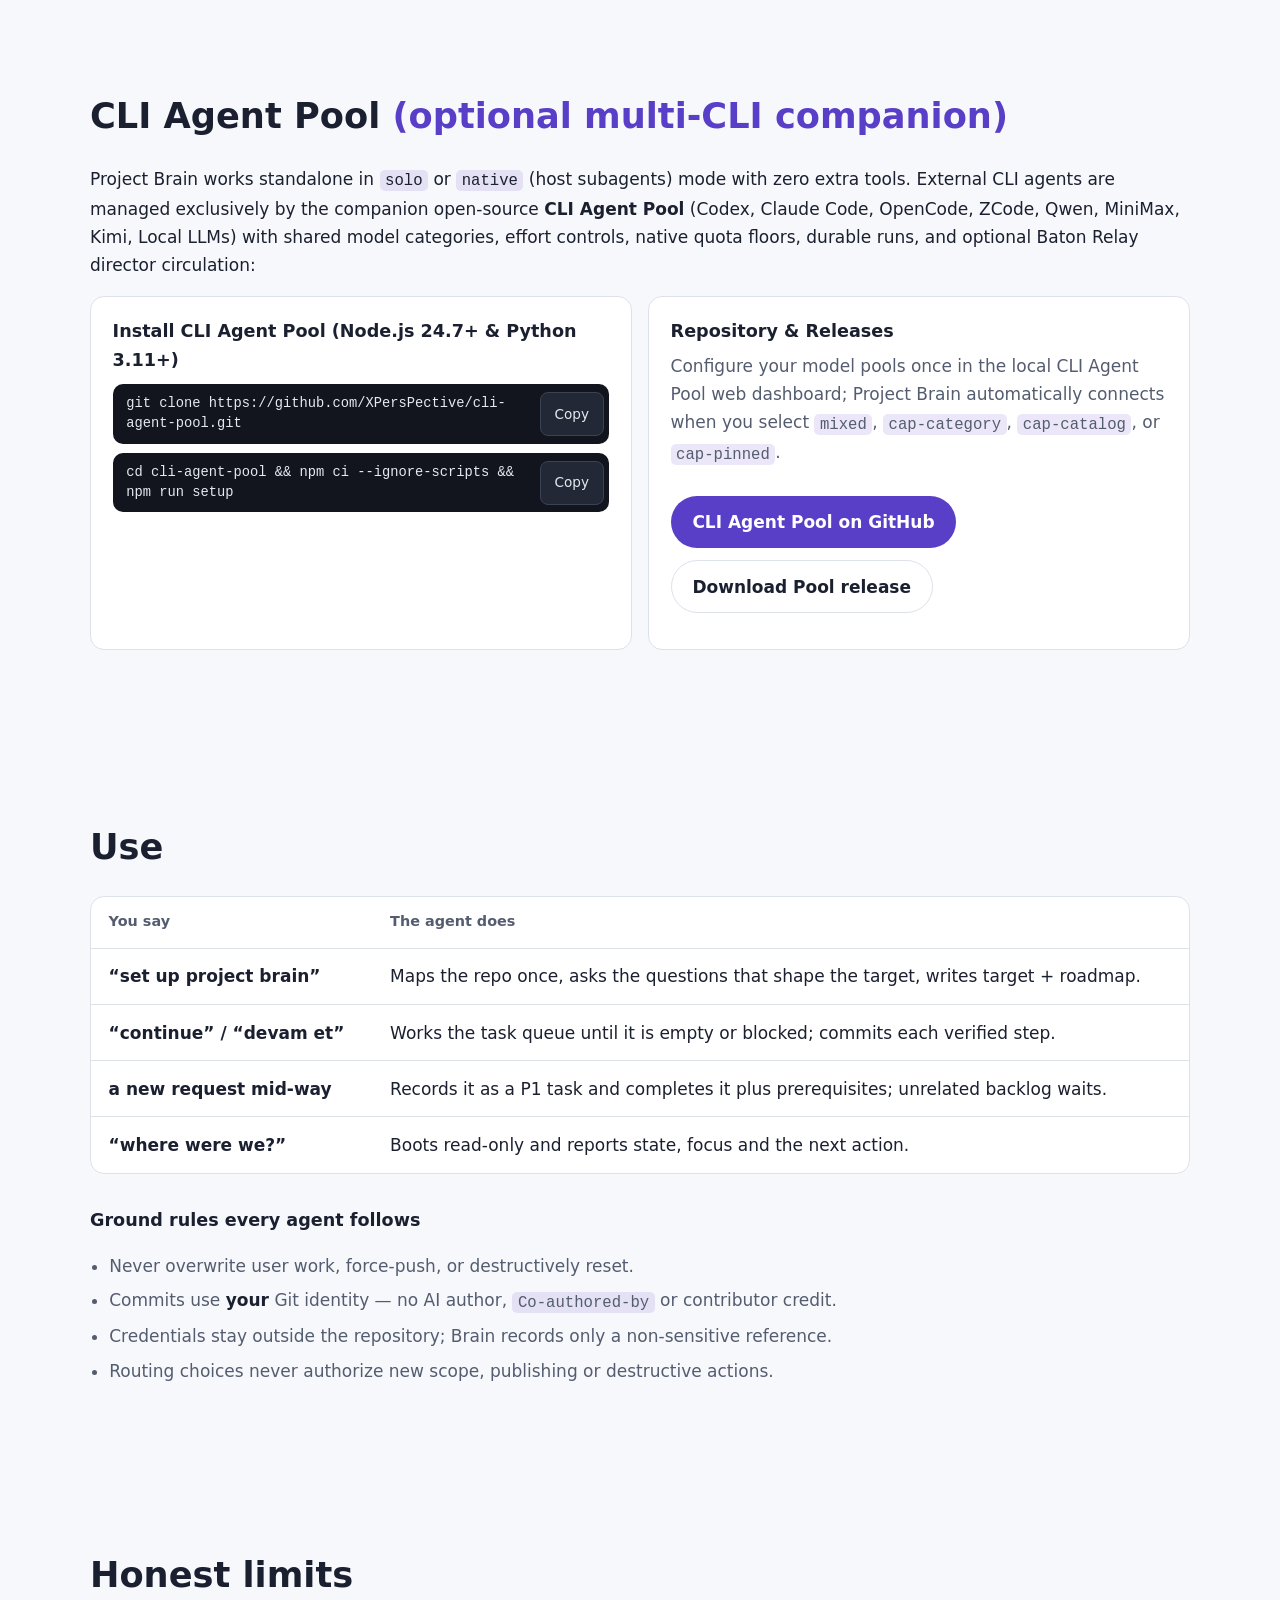
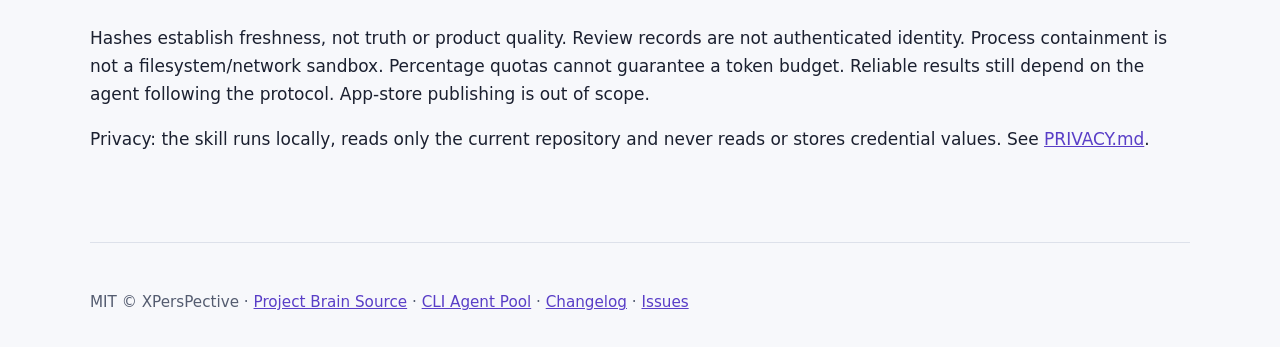
==== commit e698d8a2: "Release Project Brain 4.0.1: cold-takeover check/review reuse, intact batch-done verification and ha" ====
--- a/site/index.html
+++ b/site/index.html
@@ -32,7 +32,7 @@
   <main id="main">
     <section class="hero wrap">
       <div>
-        <p class="eyebrow">Open-source agent skill · MIT · <span data-version>v4.0.0</span></p>
+        <p class="eyebrow">Open-source agent skill · MIT · <span data-version>v4.0.1</span></p>
         <h1>One plan, many agents, <span class="accent">verified handoffs.</span></h1>
         <p class="lead">Long projects outlive sessions: tokens run out, sessions crash, you switch models or vendors.
           Project Brain keeps the goal, architecture, task plan and evidence <strong>in the repository</strong>,
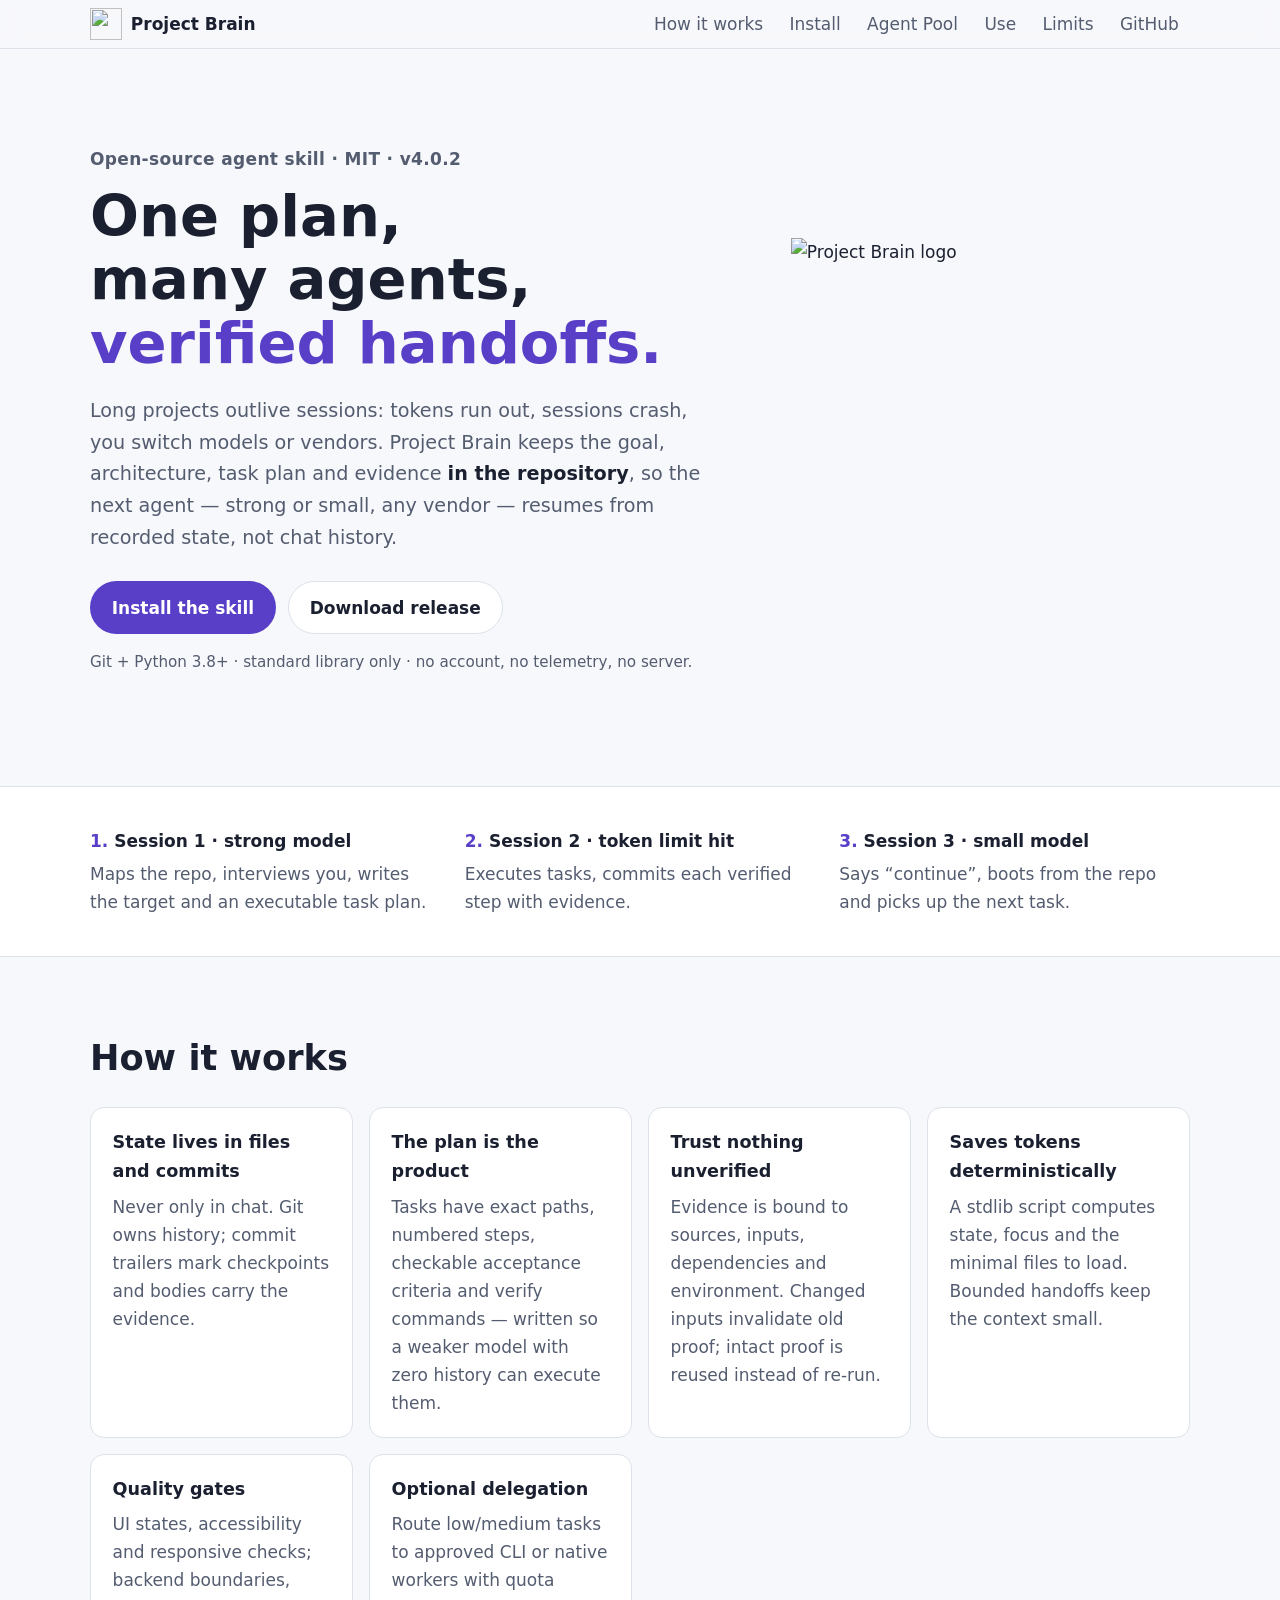
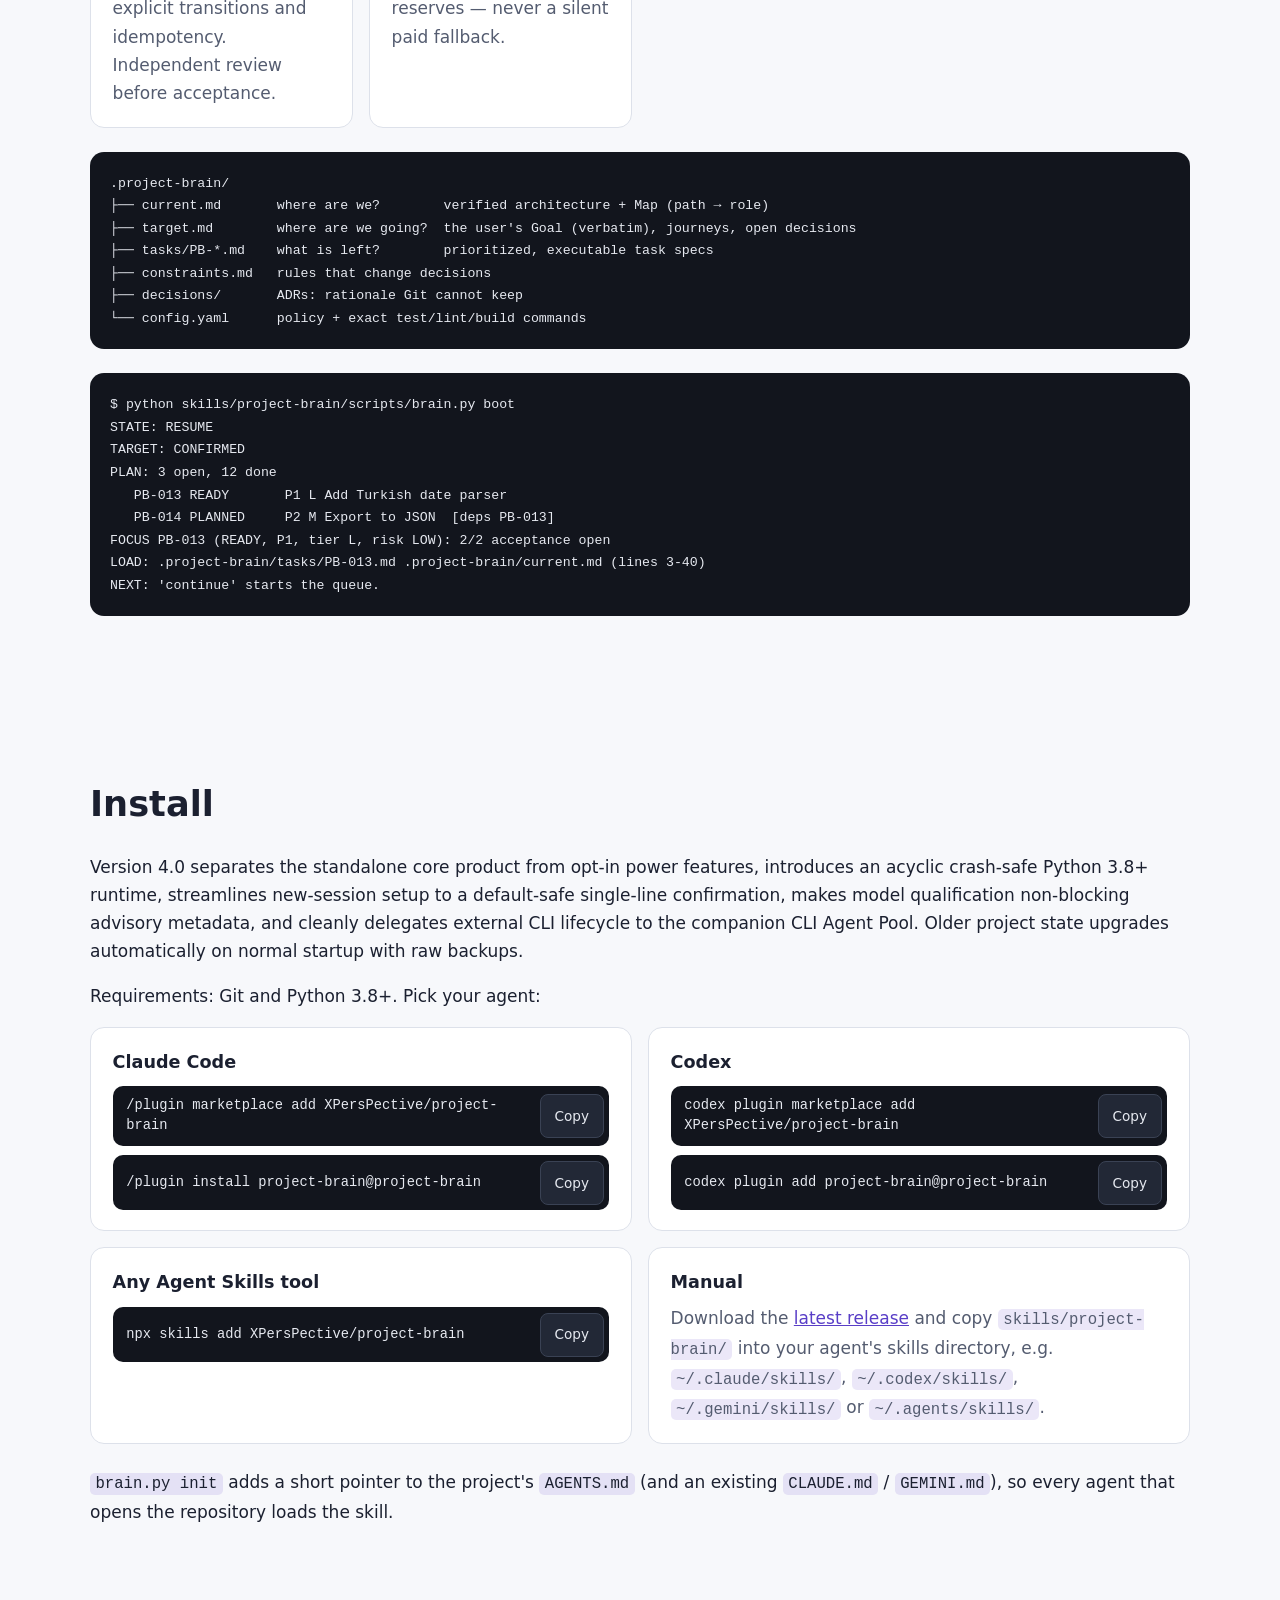
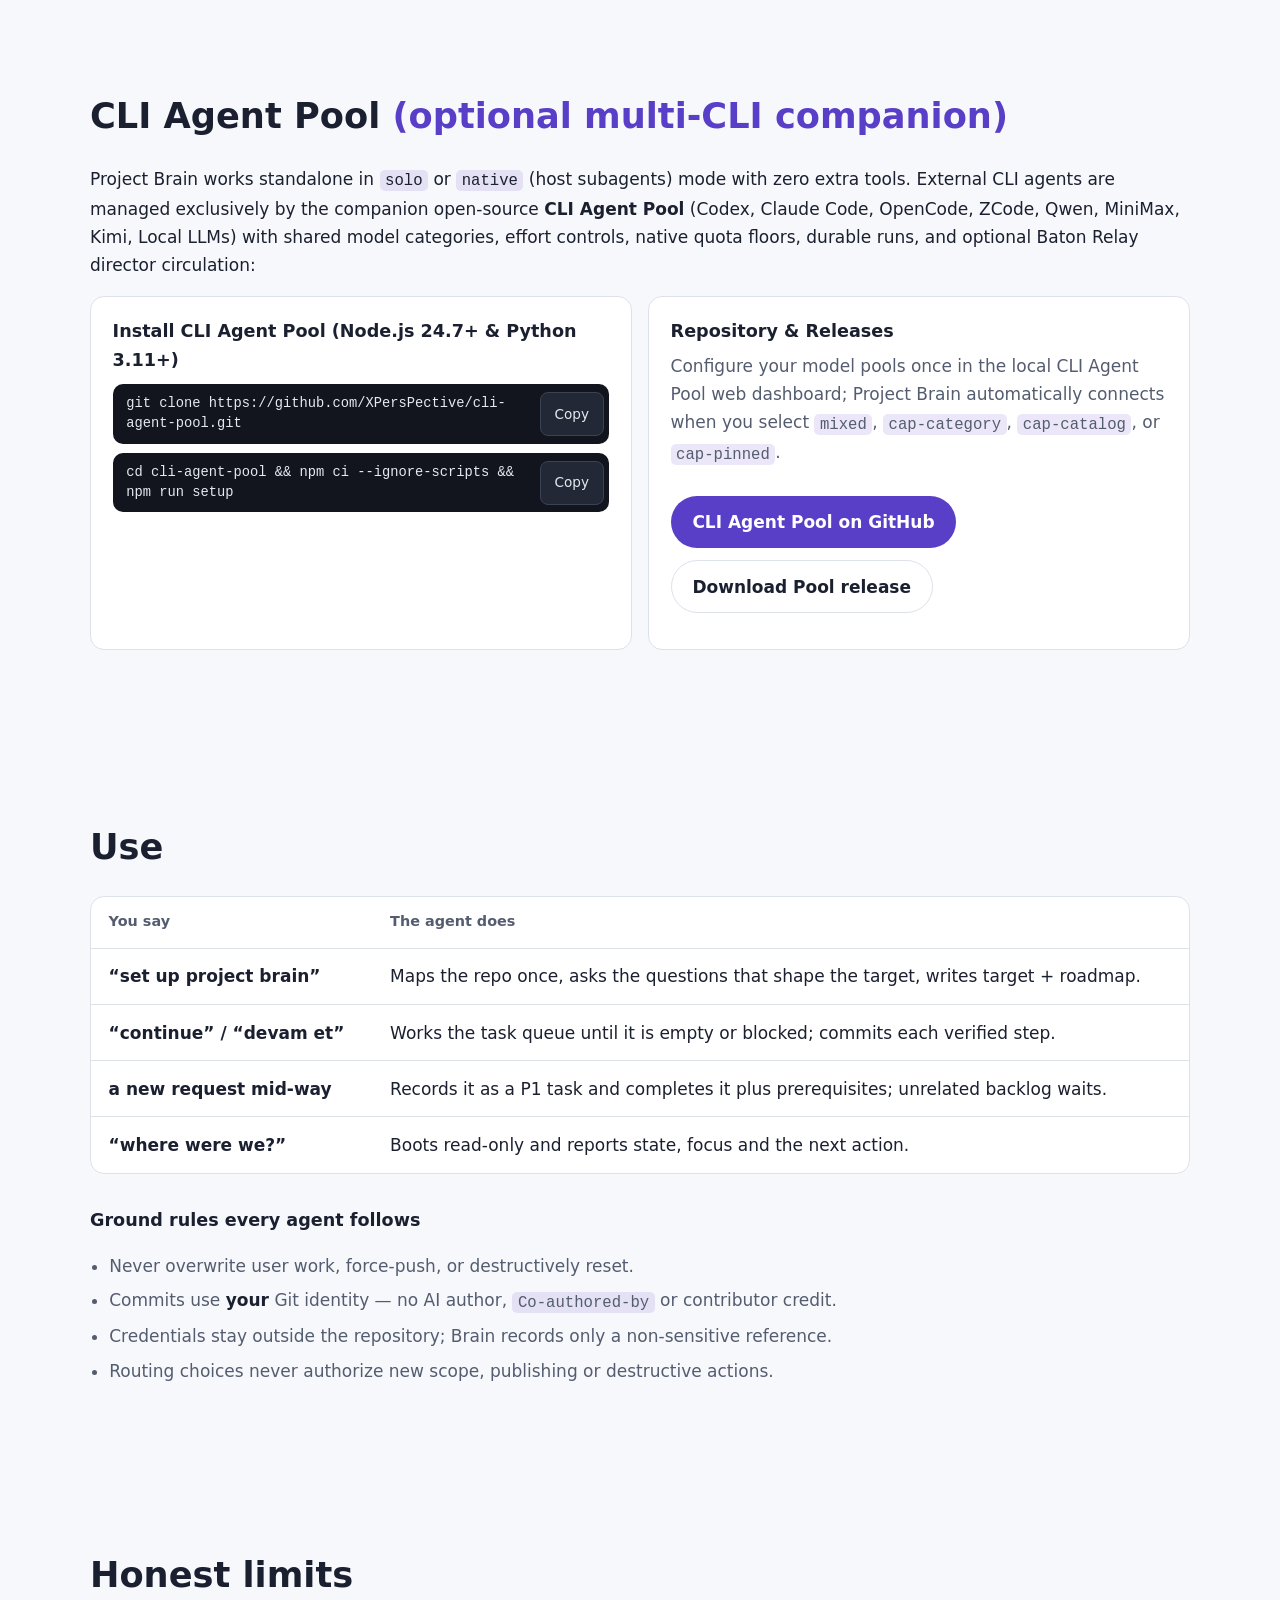
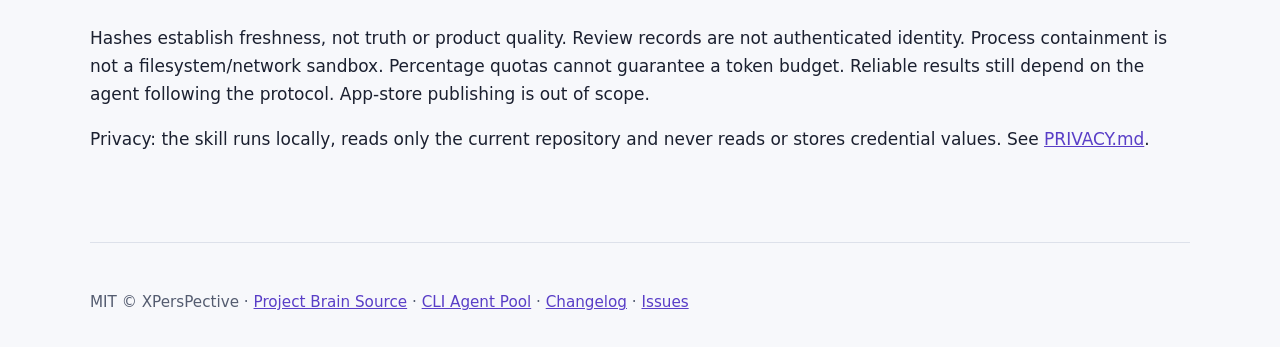
==== commit 7add3450: "Release Project Brain 4.0.2: default-on zero-token Progress Board (board on/off)" ====
--- a/site/index.html
+++ b/site/index.html
@@ -32,7 +32,7 @@
   <main id="main">
     <section class="hero wrap">
       <div>
-        <p class="eyebrow">Open-source agent skill · MIT · <span data-version>v4.0.1</span></p>
+        <p class="eyebrow">Open-source agent skill · MIT · <span data-version>v4.0.2</span></p>
         <h1>One plan, many agents, <span class="accent">verified handoffs.</span></h1>
         <p class="lead">Long projects outlive sessions: tokens run out, sessions crash, you switch models or vendors.
           Project Brain keeps the goal, architecture, task plan and evidence <strong>in the repository</strong>,
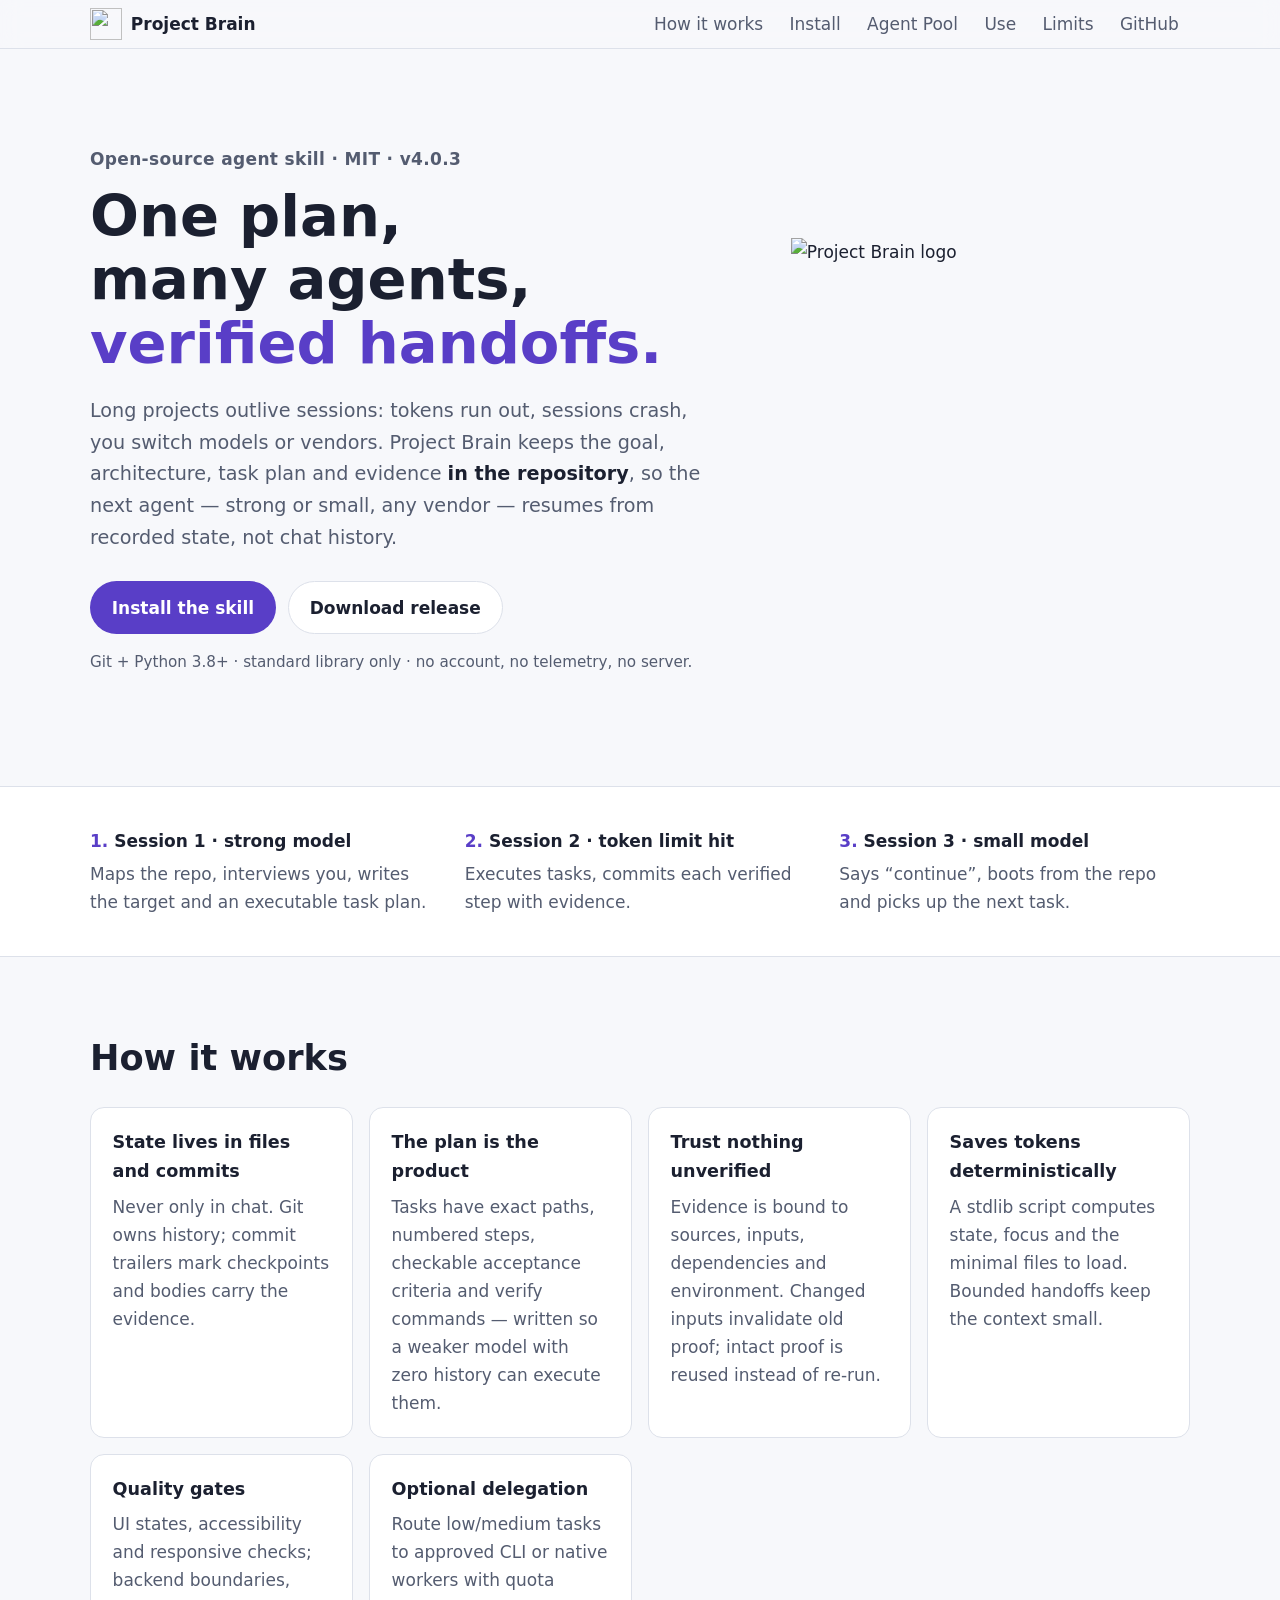
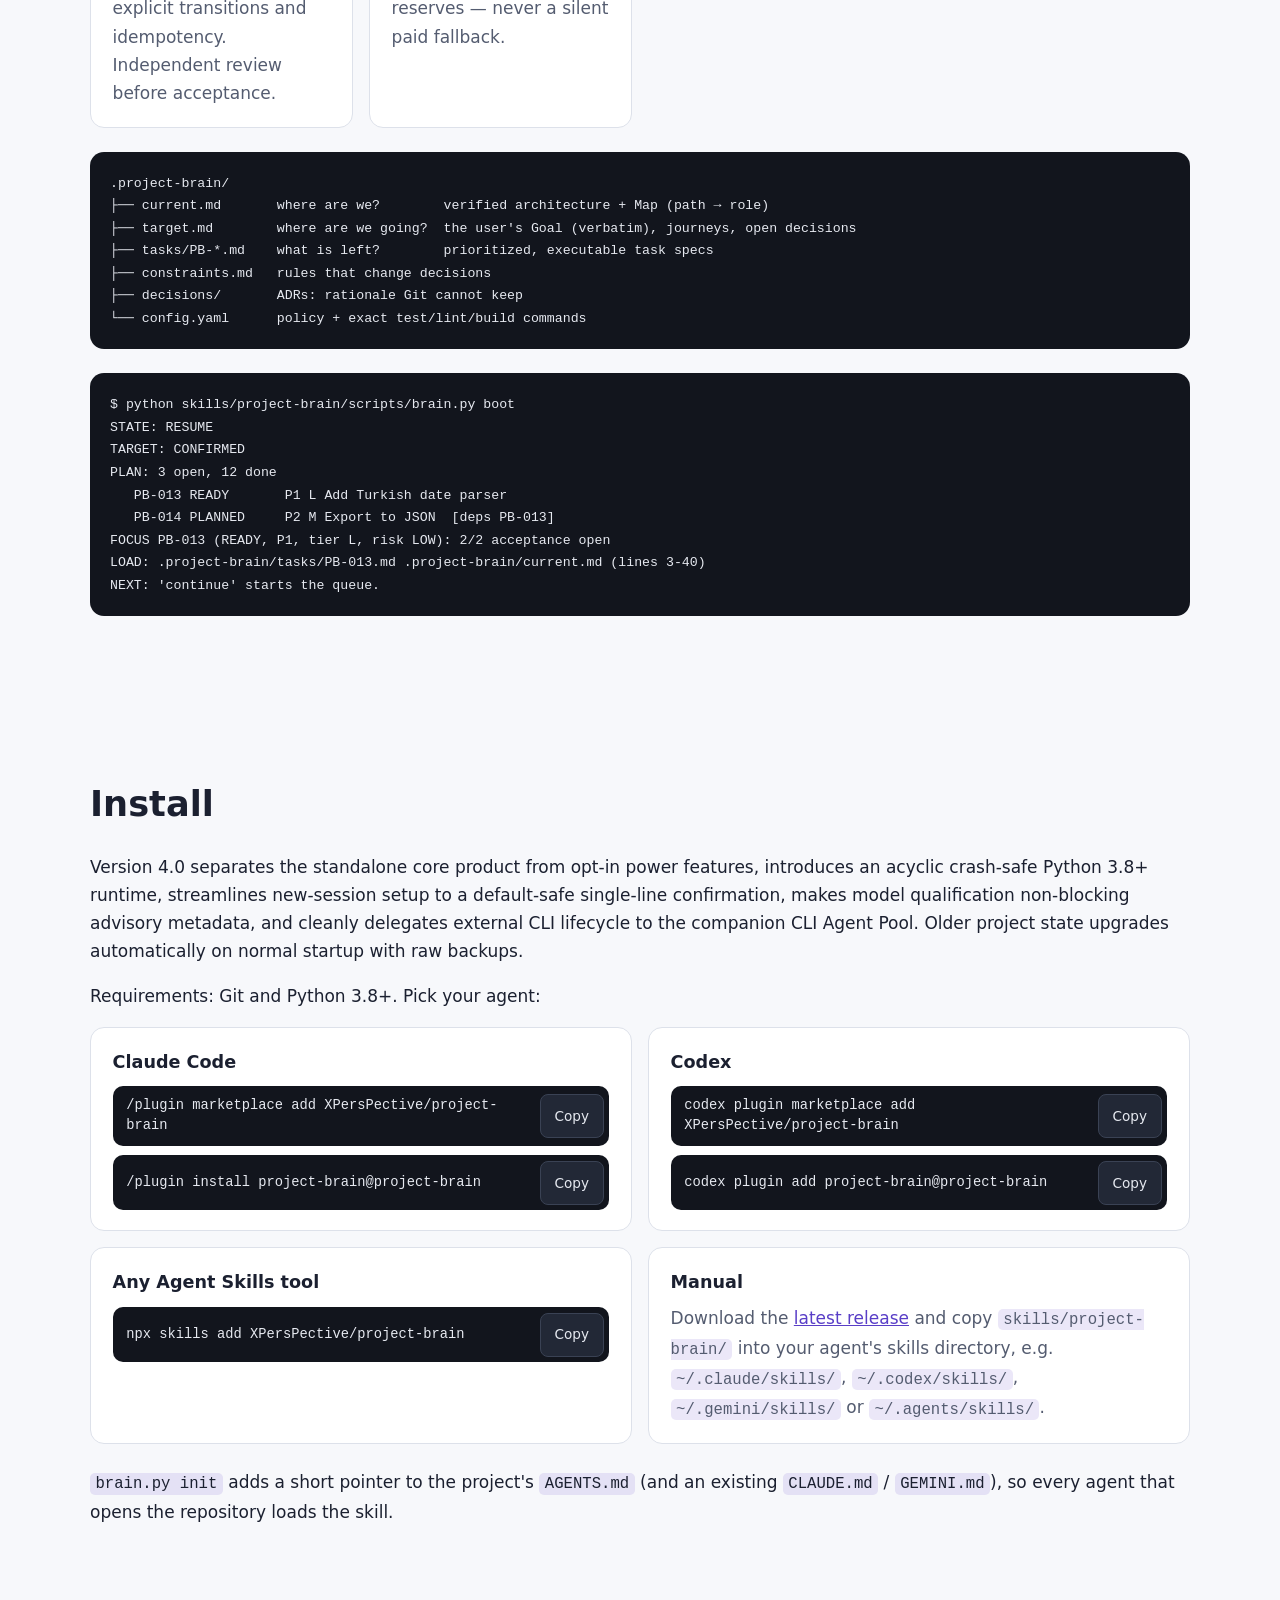
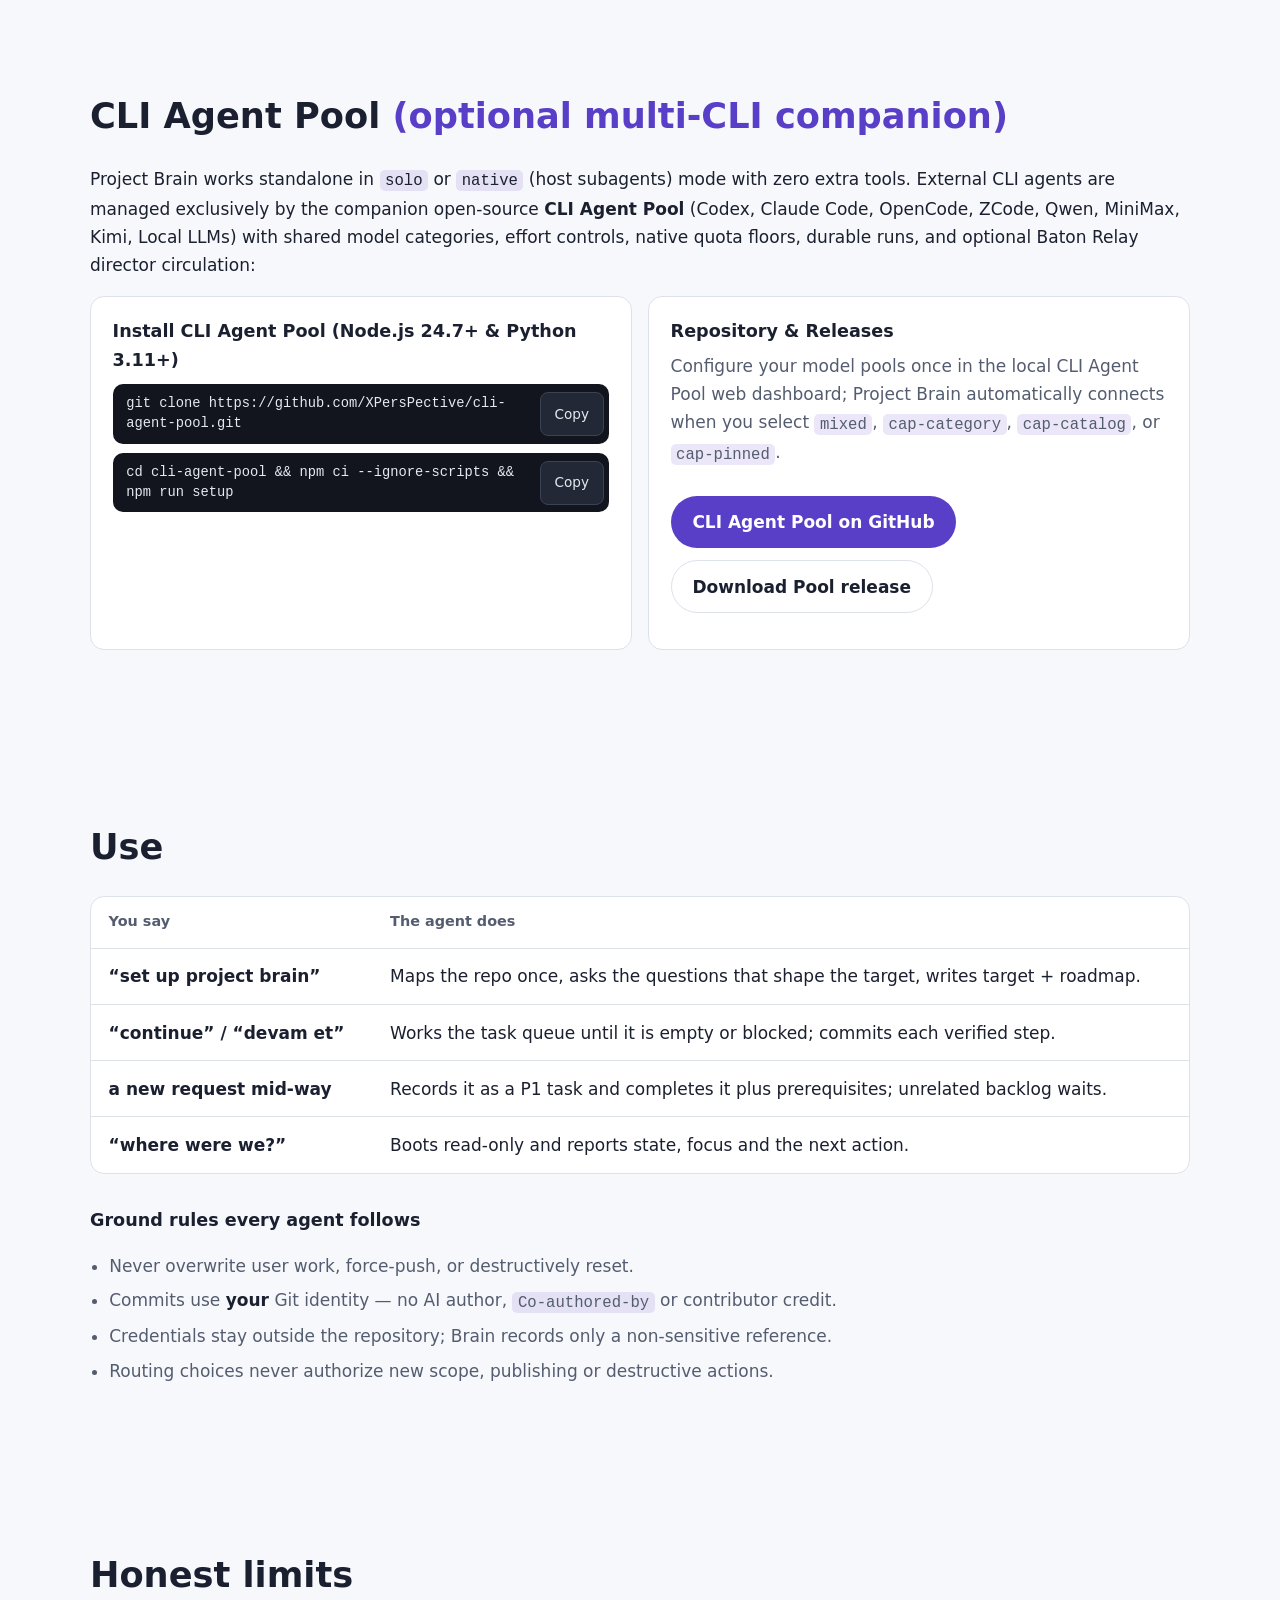
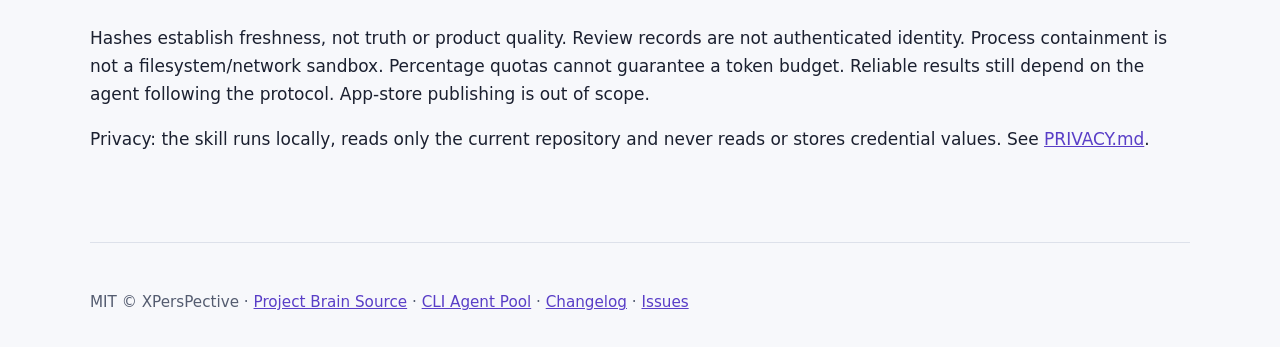
==== commit f4924a8b: "Release Project Brain 4.0.3: fresh-eyes audit hardening (review gate, SQLite board, lock/relay/submo" ====
--- a/site/index.html
+++ b/site/index.html
@@ -32,7 +32,7 @@
   <main id="main">
     <section class="hero wrap">
       <div>
-        <p class="eyebrow">Open-source agent skill · MIT · <span data-version>v4.0.2</span></p>
+        <p class="eyebrow">Open-source agent skill · MIT · <span data-version>v4.0.3</span></p>
         <h1>One plan, many agents, <span class="accent">verified handoffs.</span></h1>
         <p class="lead">Long projects outlive sessions: tokens run out, sessions crash, you switch models or vendors.
           Project Brain keeps the goal, architecture, task plan and evidence <strong>in the repository</strong>,
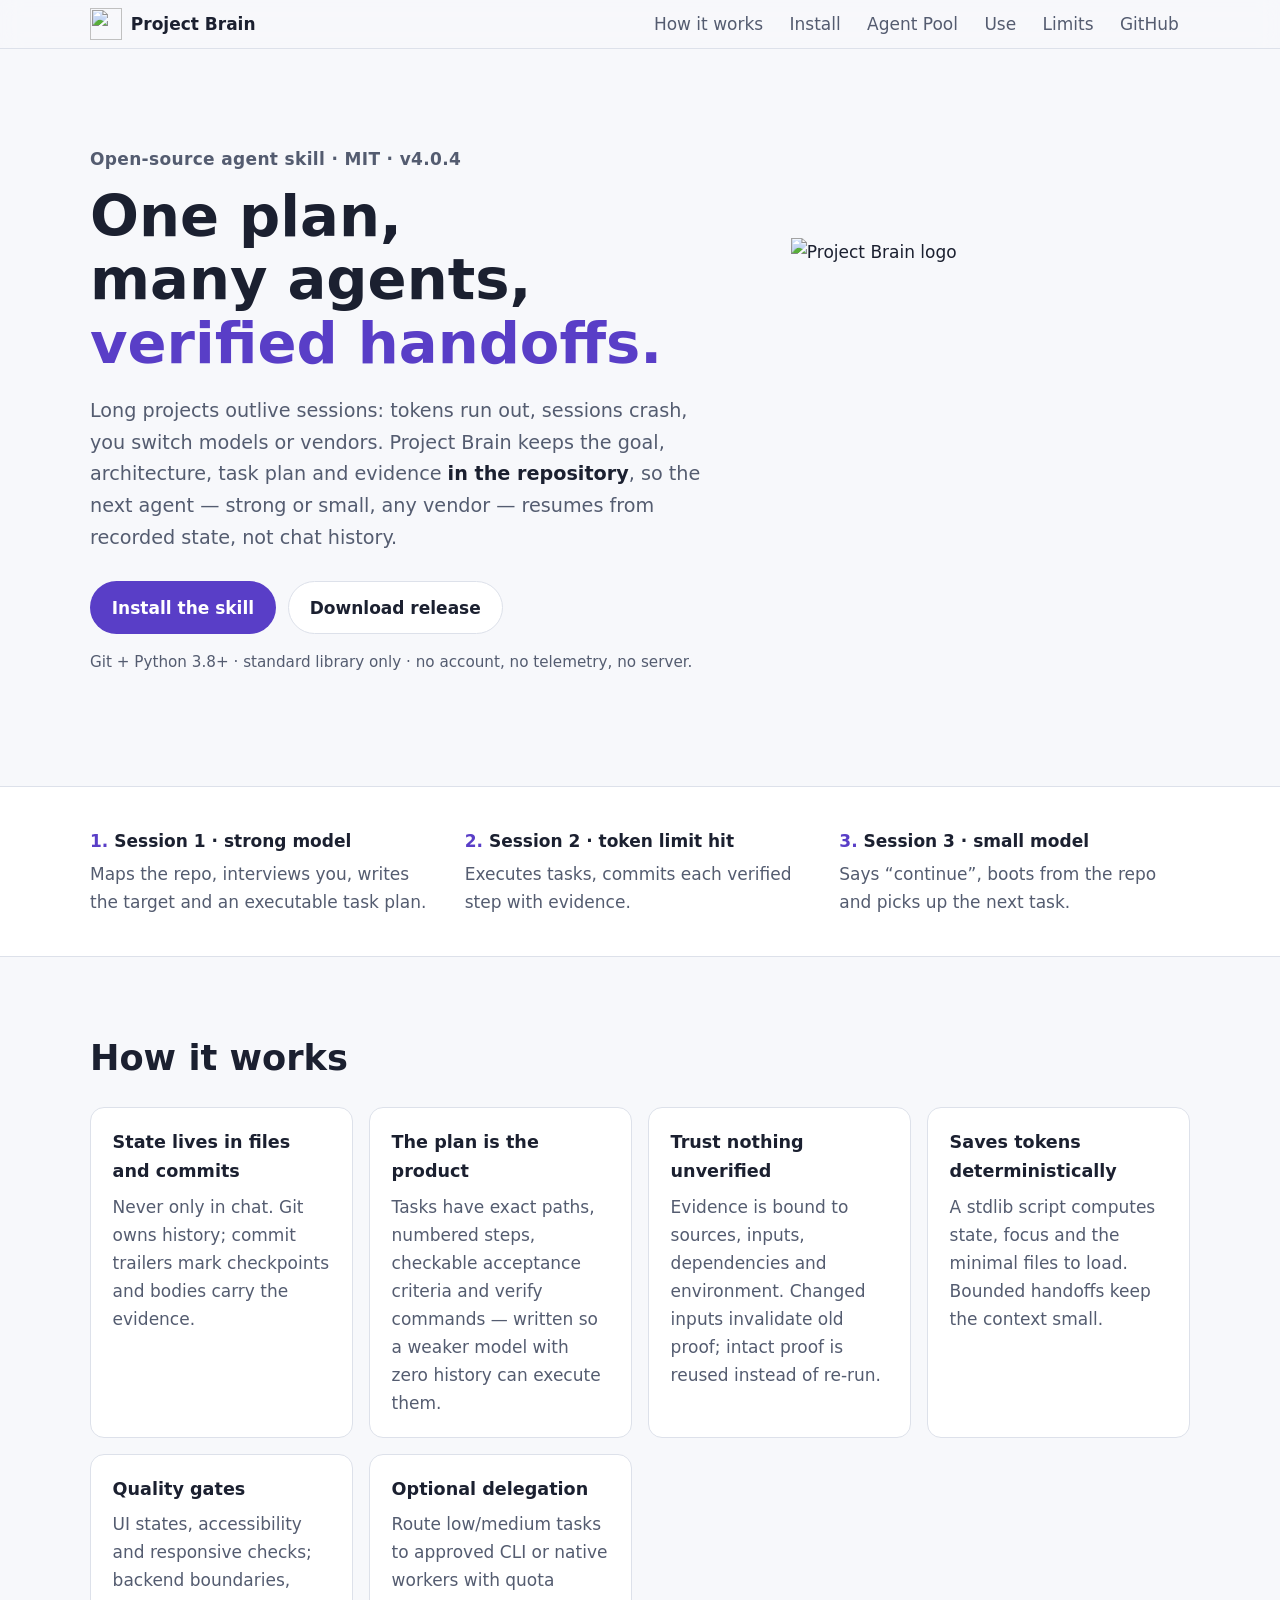
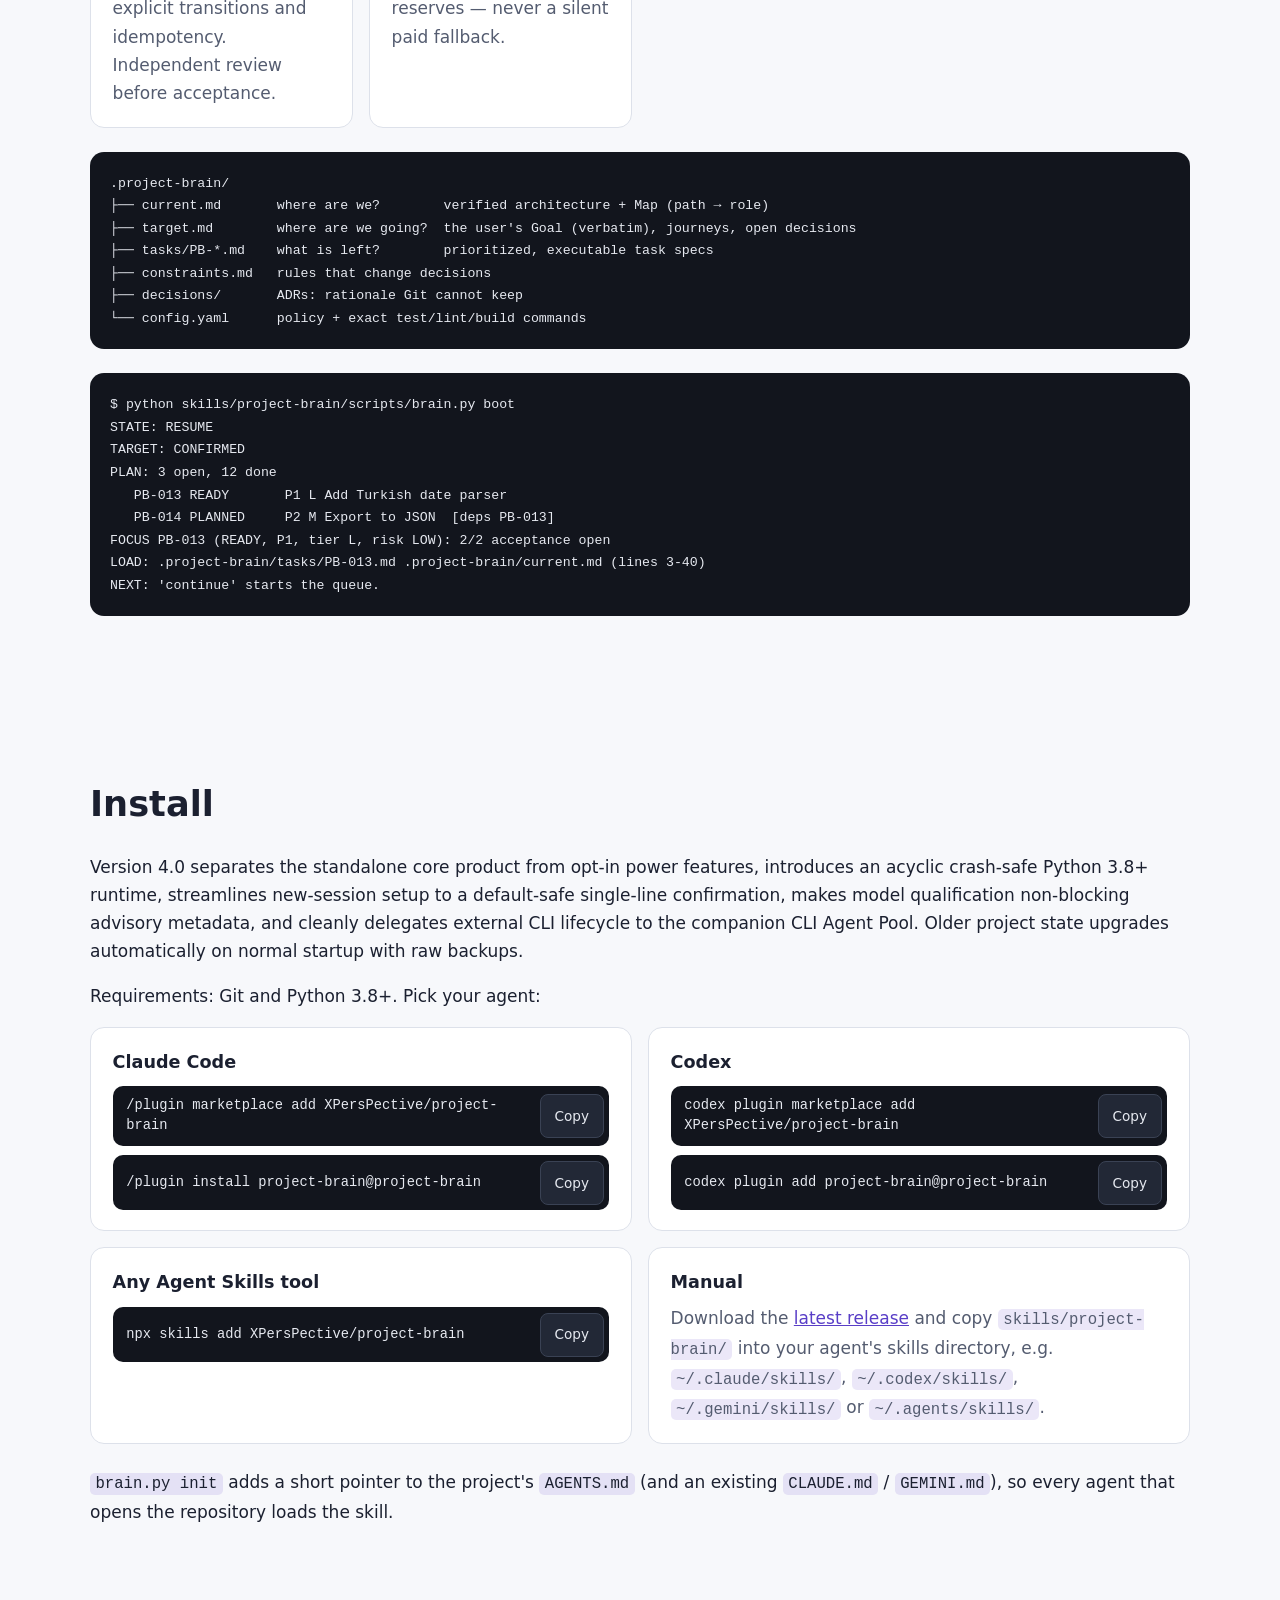
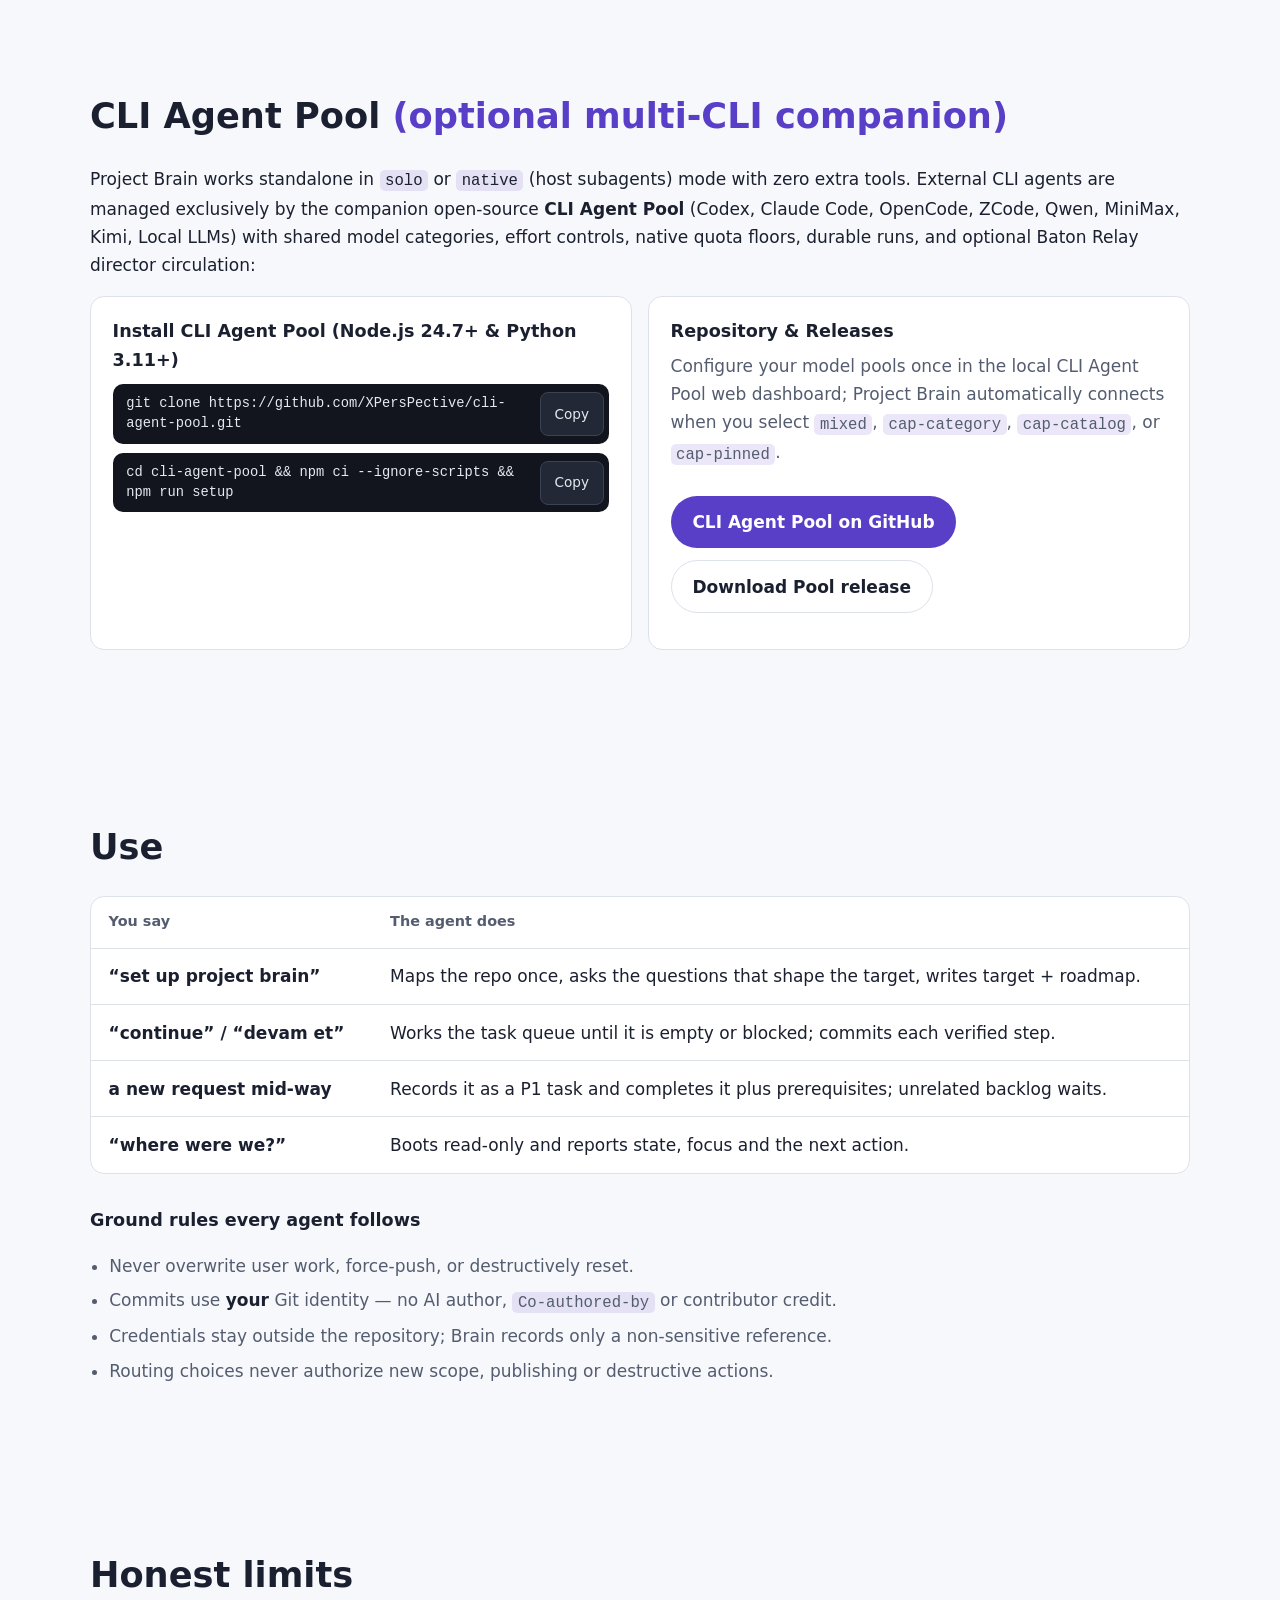
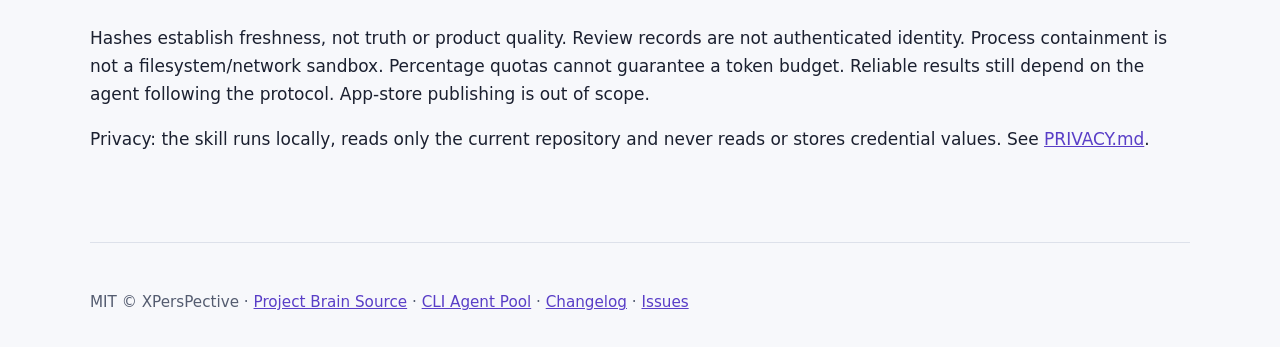
==== commit 4c34ced8: "Release Project Brain 4.0.4: Core native review flow, SQLite board worker tracking, fence-aware mark" ====
--- a/site/index.html
+++ b/site/index.html
@@ -32,7 +32,7 @@
   <main id="main">
     <section class="hero wrap">
       <div>
-        <p class="eyebrow">Open-source agent skill · MIT · <span data-version>v4.0.3</span></p>
+        <p class="eyebrow">Open-source agent skill · MIT · <span data-version>v4.0.4</span></p>
         <h1>One plan, many agents, <span class="accent">verified handoffs.</span></h1>
         <p class="lead">Long projects outlive sessions: tokens run out, sessions crash, you switch models or vendors.
           Project Brain keeps the goal, architecture, task plan and evidence <strong>in the repository</strong>,
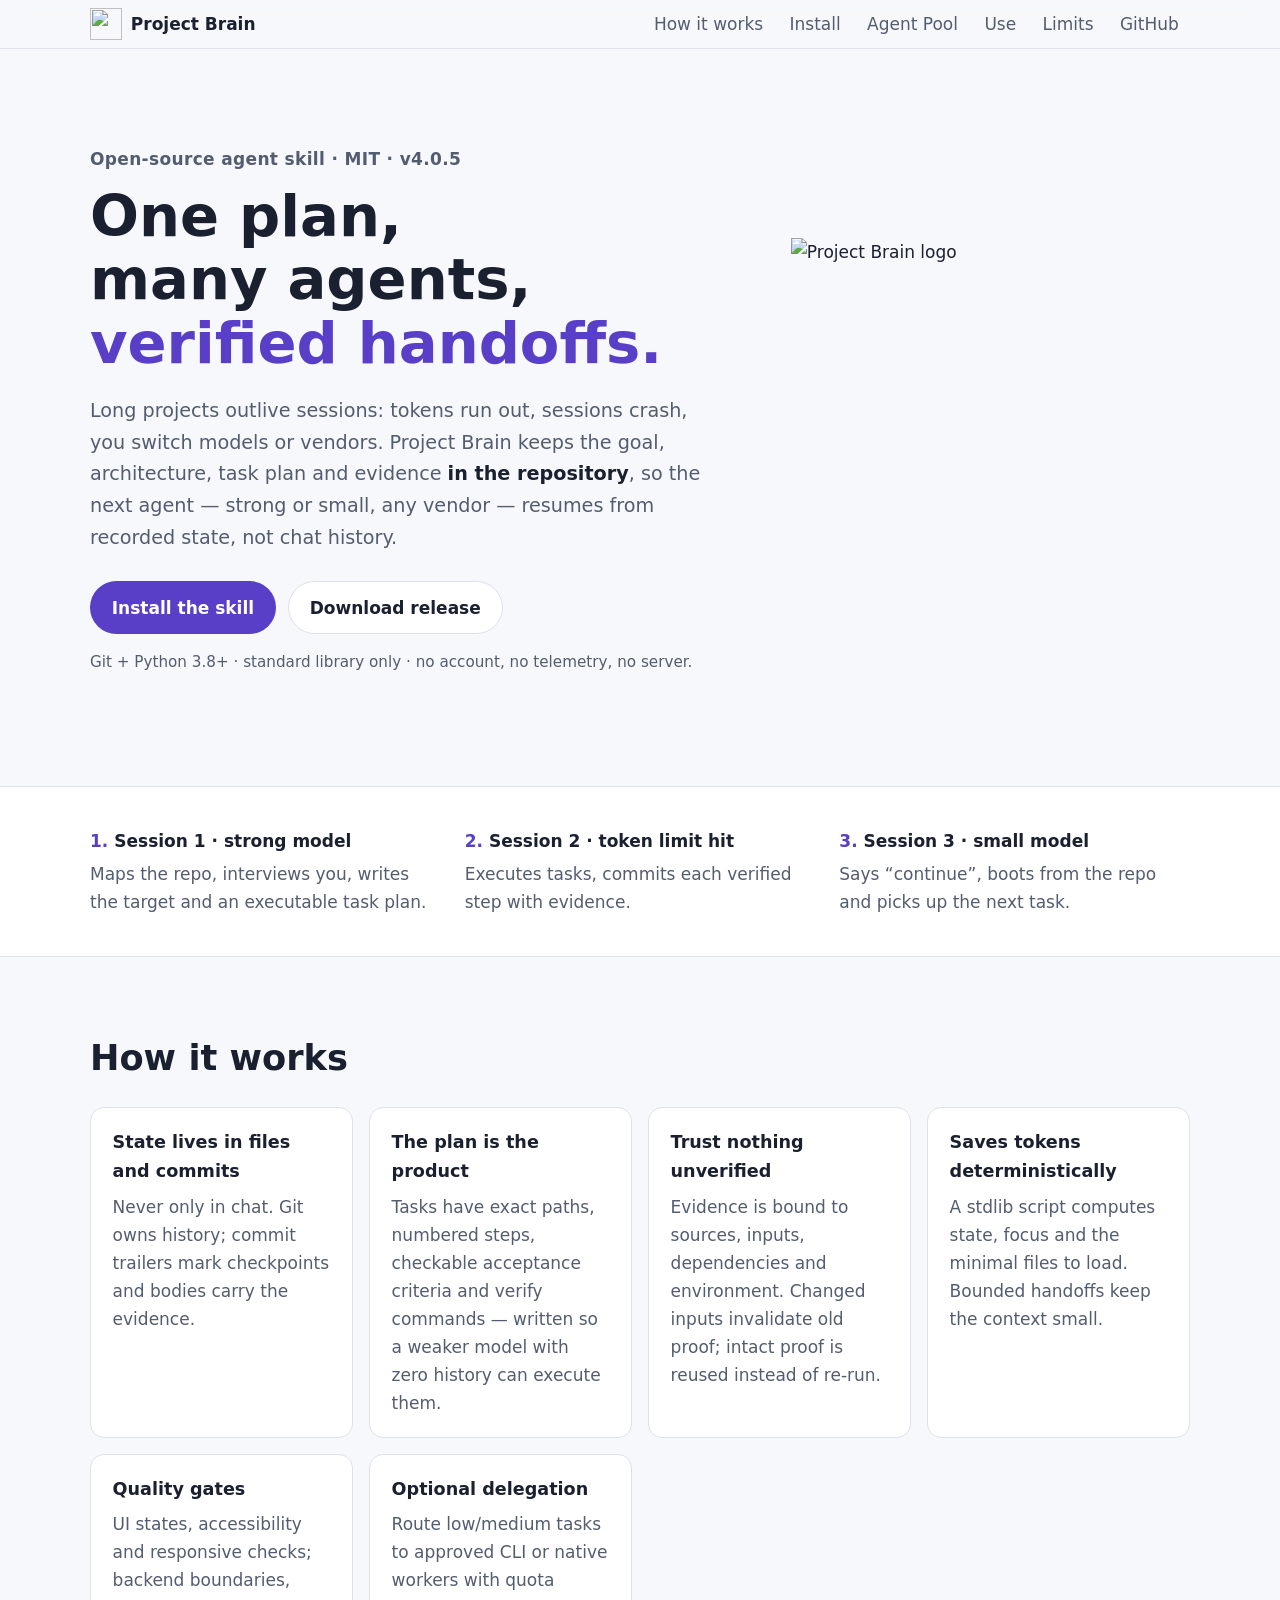
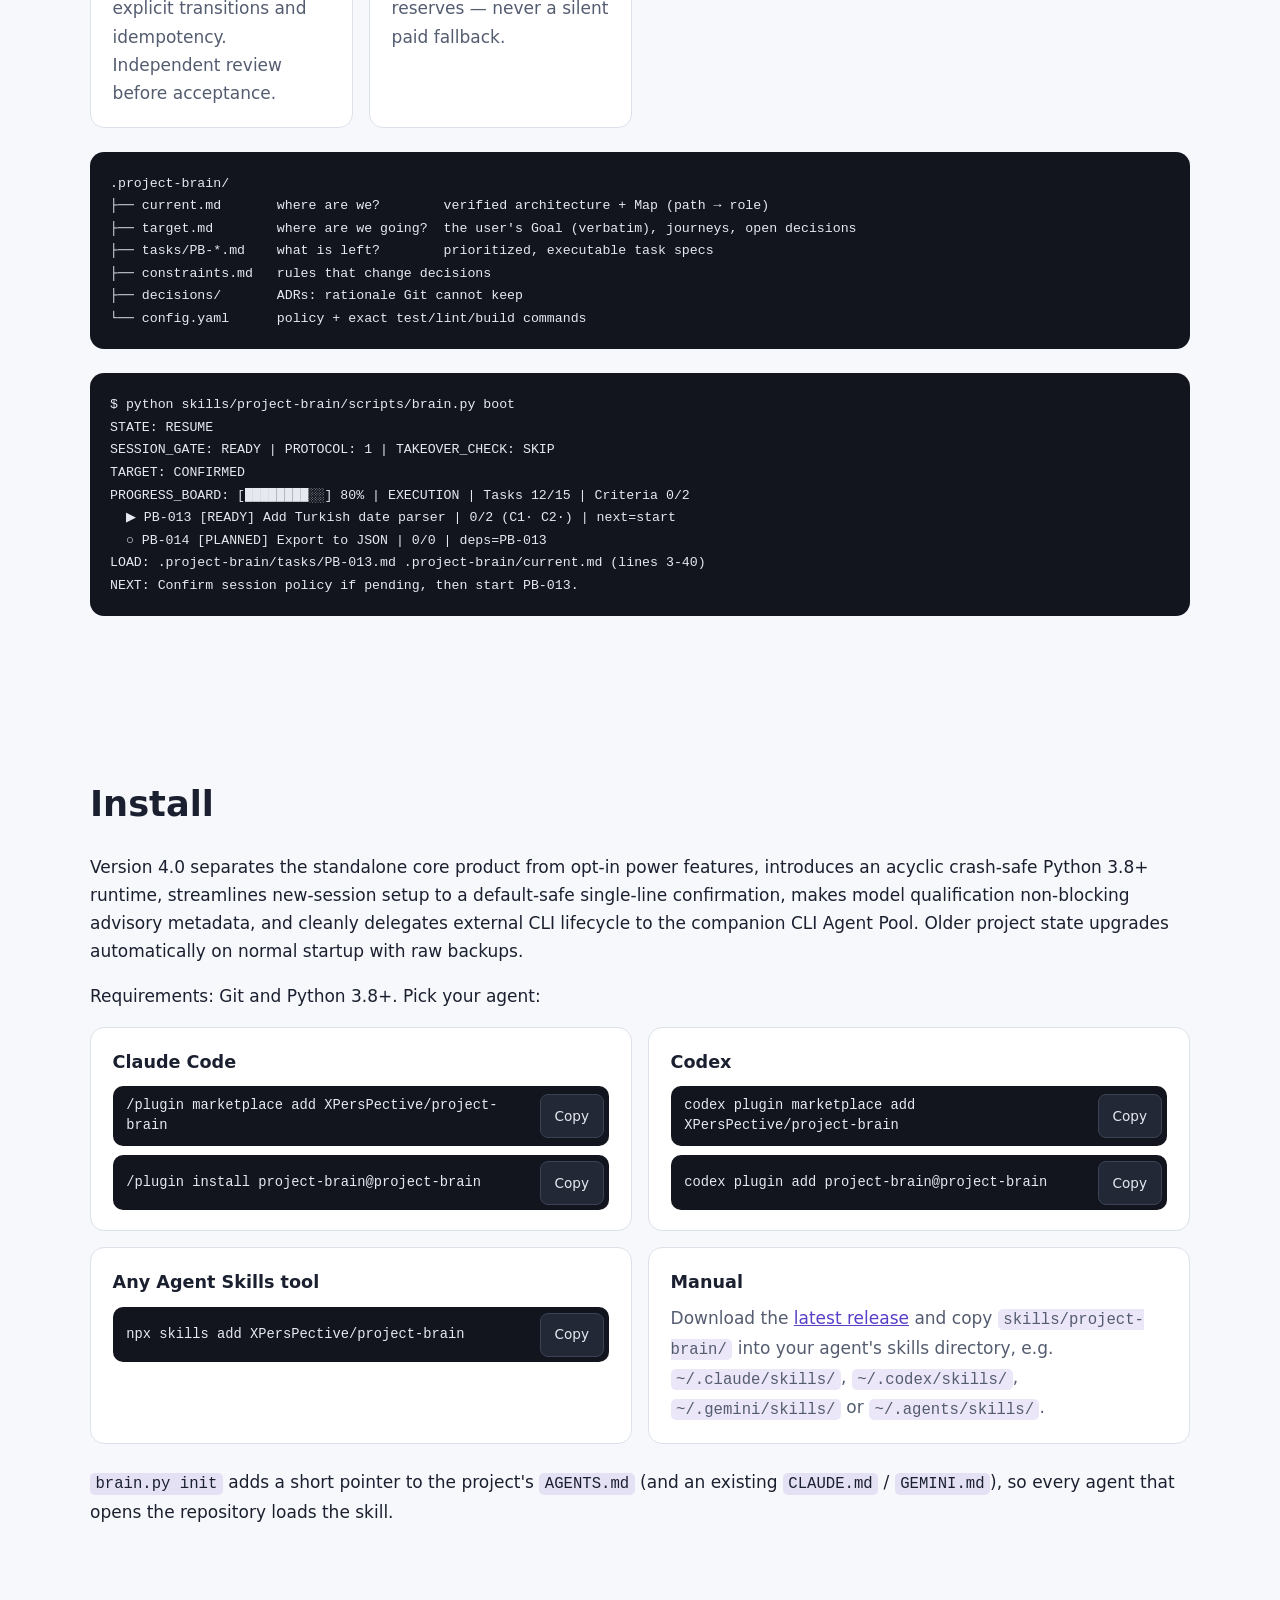
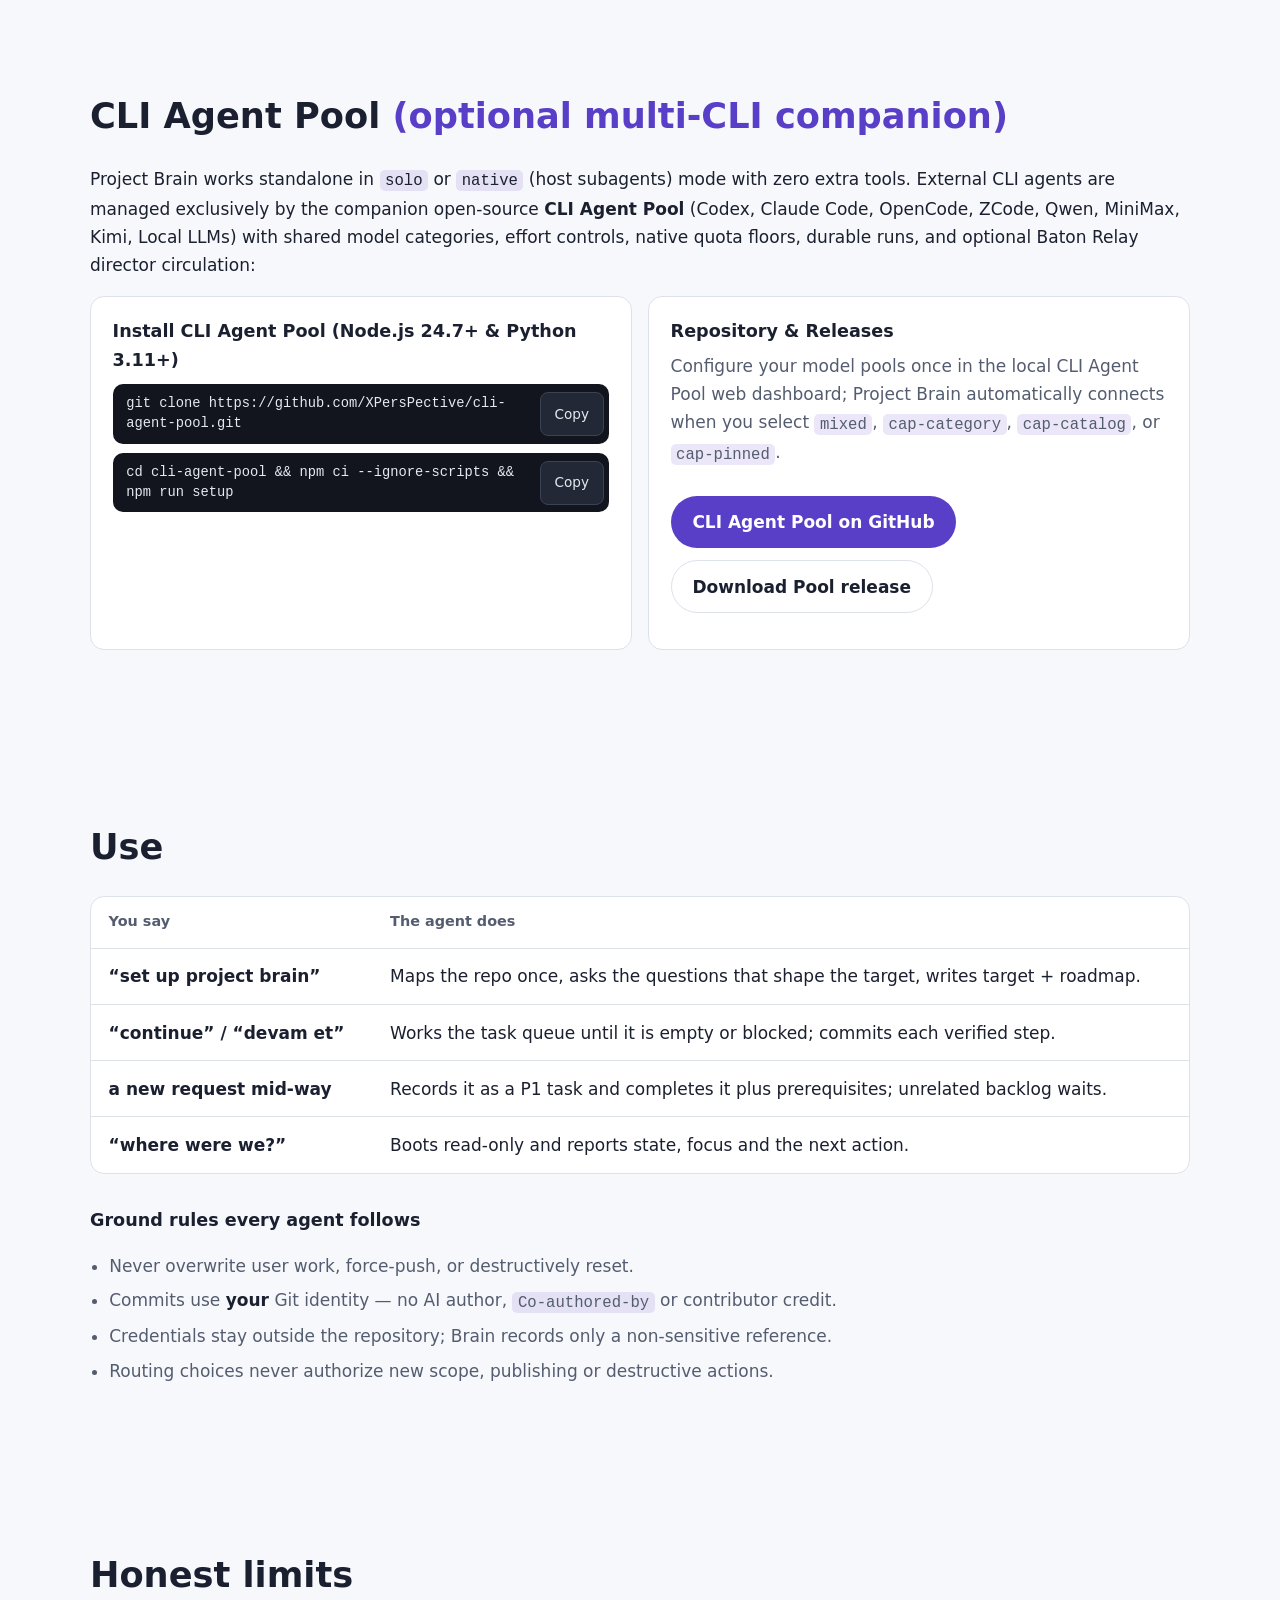
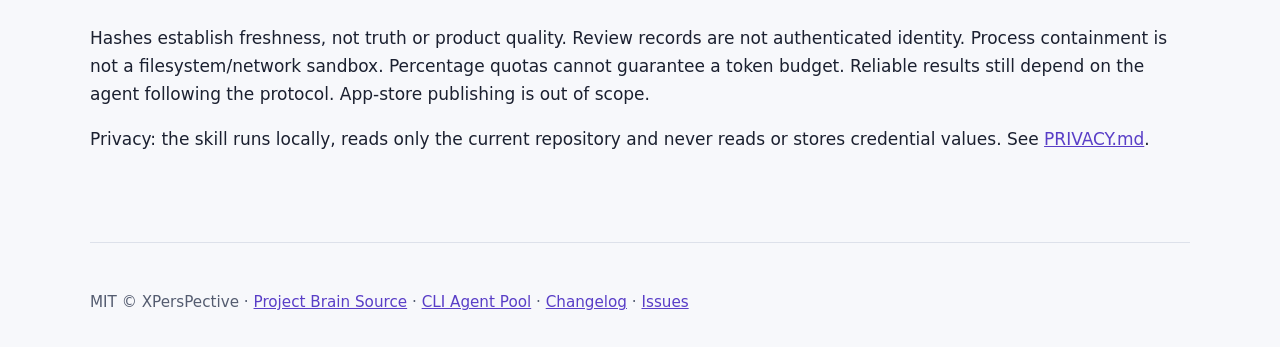
==== commit b47f5356: "Release Project Brain 4.0.5: close all remaining audit gaps, zero broad excepts, unaccepted-DONE gua" ====
--- a/site/index.html
+++ b/site/index.html
@@ -32,7 +32,7 @@
   <main id="main">
     <section class="hero wrap">
       <div>
-        <p class="eyebrow">Open-source agent skill · MIT · <span data-version>v4.0.4</span></p>
+        <p class="eyebrow">Open-source agent skill · MIT · <span data-version>v4.0.5</span></p>
         <h1>One plan, many agents, <span class="accent">verified handoffs.</span></h1>
         <p class="lead">Long projects outlive sessions: tokens run out, sessions crash, you switch models or vendors.
           Project Brain keeps the goal, architecture, task plan and evidence <strong>in the repository</strong>,
@@ -99,13 +99,13 @@
 
 <pre class="code" tabindex="0" aria-label="Example boot output"><code>$ python skills/project-brain/scripts/brain.py boot
 STATE: RESUME
+SESSION_GATE: READY | PROTOCOL: 1 | TAKEOVER_CHECK: SKIP
 TARGET: CONFIRMED
-PLAN: 3 open, 12 done
-   PB-013 READY       P1 L Add Turkish date parser
-   PB-014 PLANNED     P2 M Export to JSON  [deps PB-013]
-FOCUS PB-013 (READY, P1, tier L, risk LOW): 2/2 acceptance open
+PROGRESS_BOARD: [████████░░] 80% | EXECUTION | Tasks 12/15 | Criteria 0/2
+  ▶ PB-013 [READY] Add Turkish date parser | 0/2 (C1· C2·) | next=start
+  ○ PB-014 [PLANNED] Export to JSON | 0/0 | deps=PB-013
 LOAD: .project-brain/tasks/PB-013.md .project-brain/current.md (lines 3-40)
-NEXT: 'continue' starts the queue.</code></pre>
+NEXT: Confirm session policy if pending, then start PB-013.</code></pre>
     </section>
 
     <section id="install" class="wrap section">
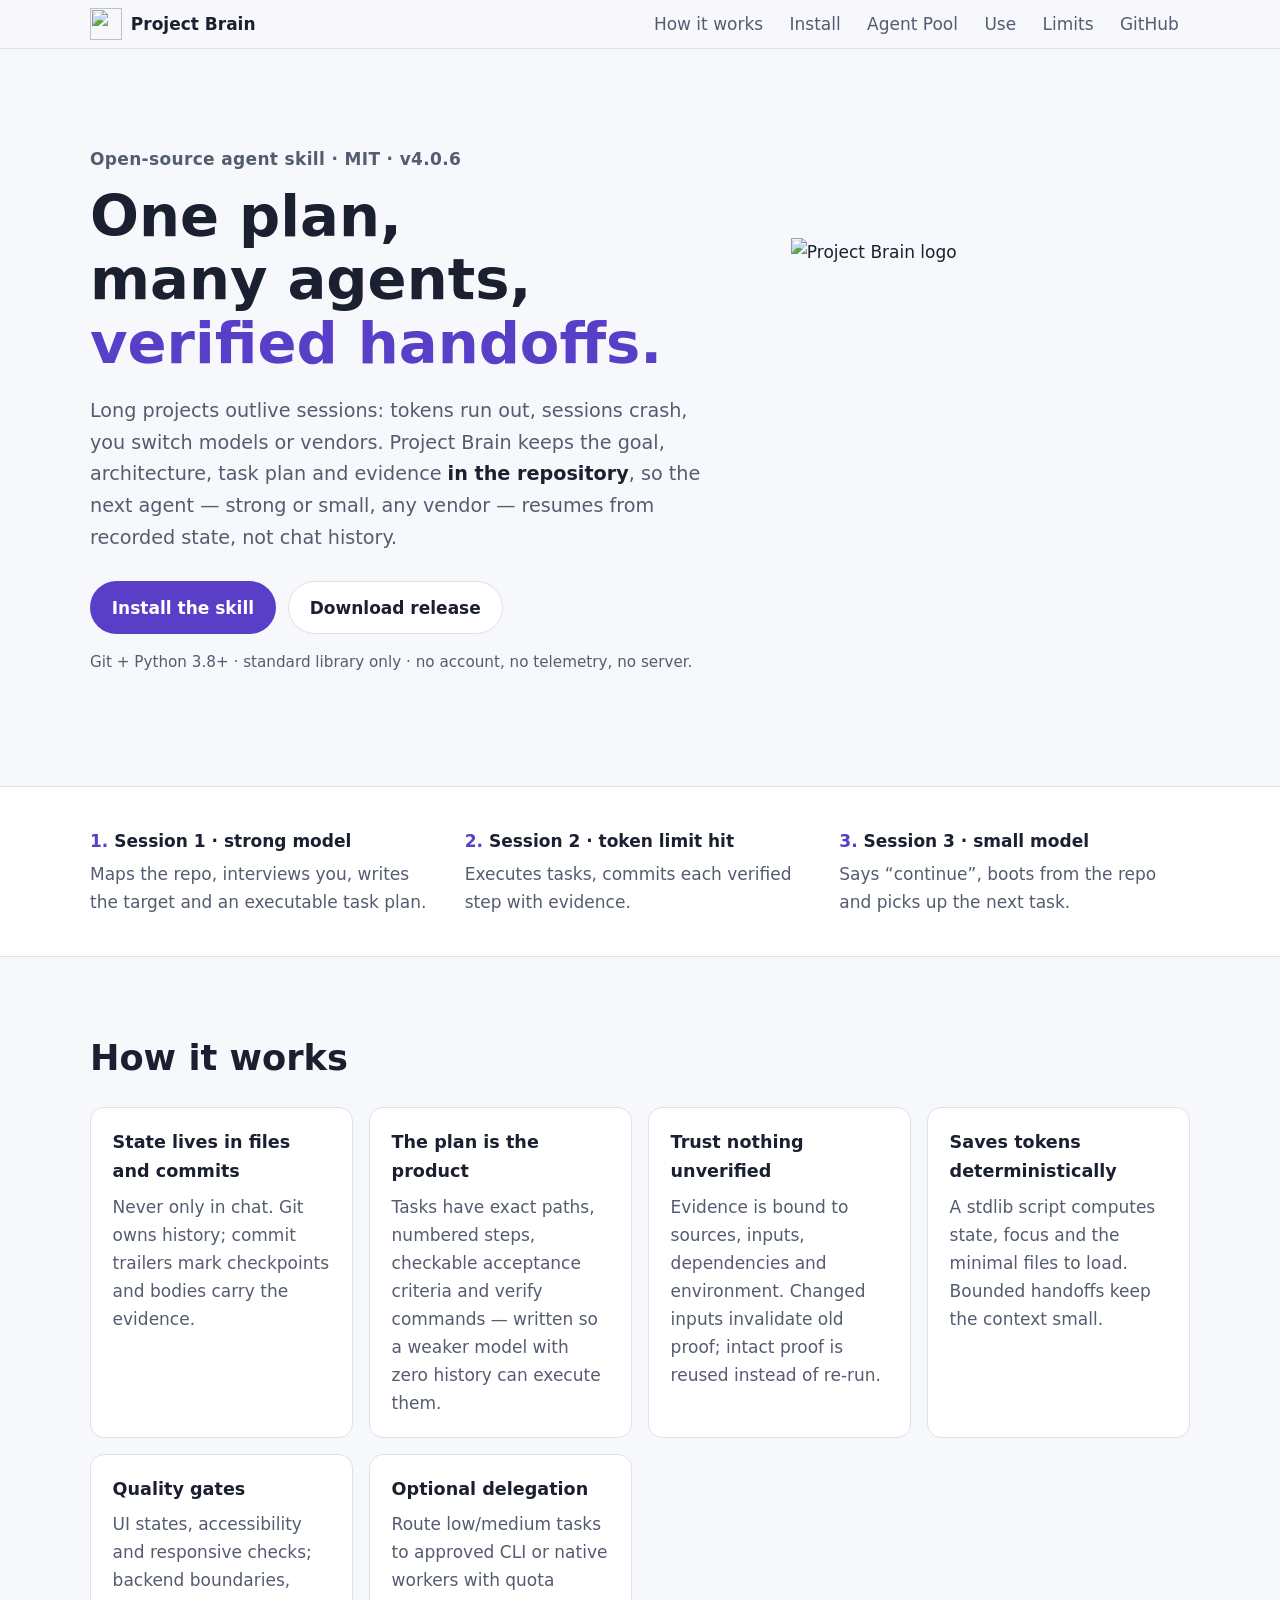
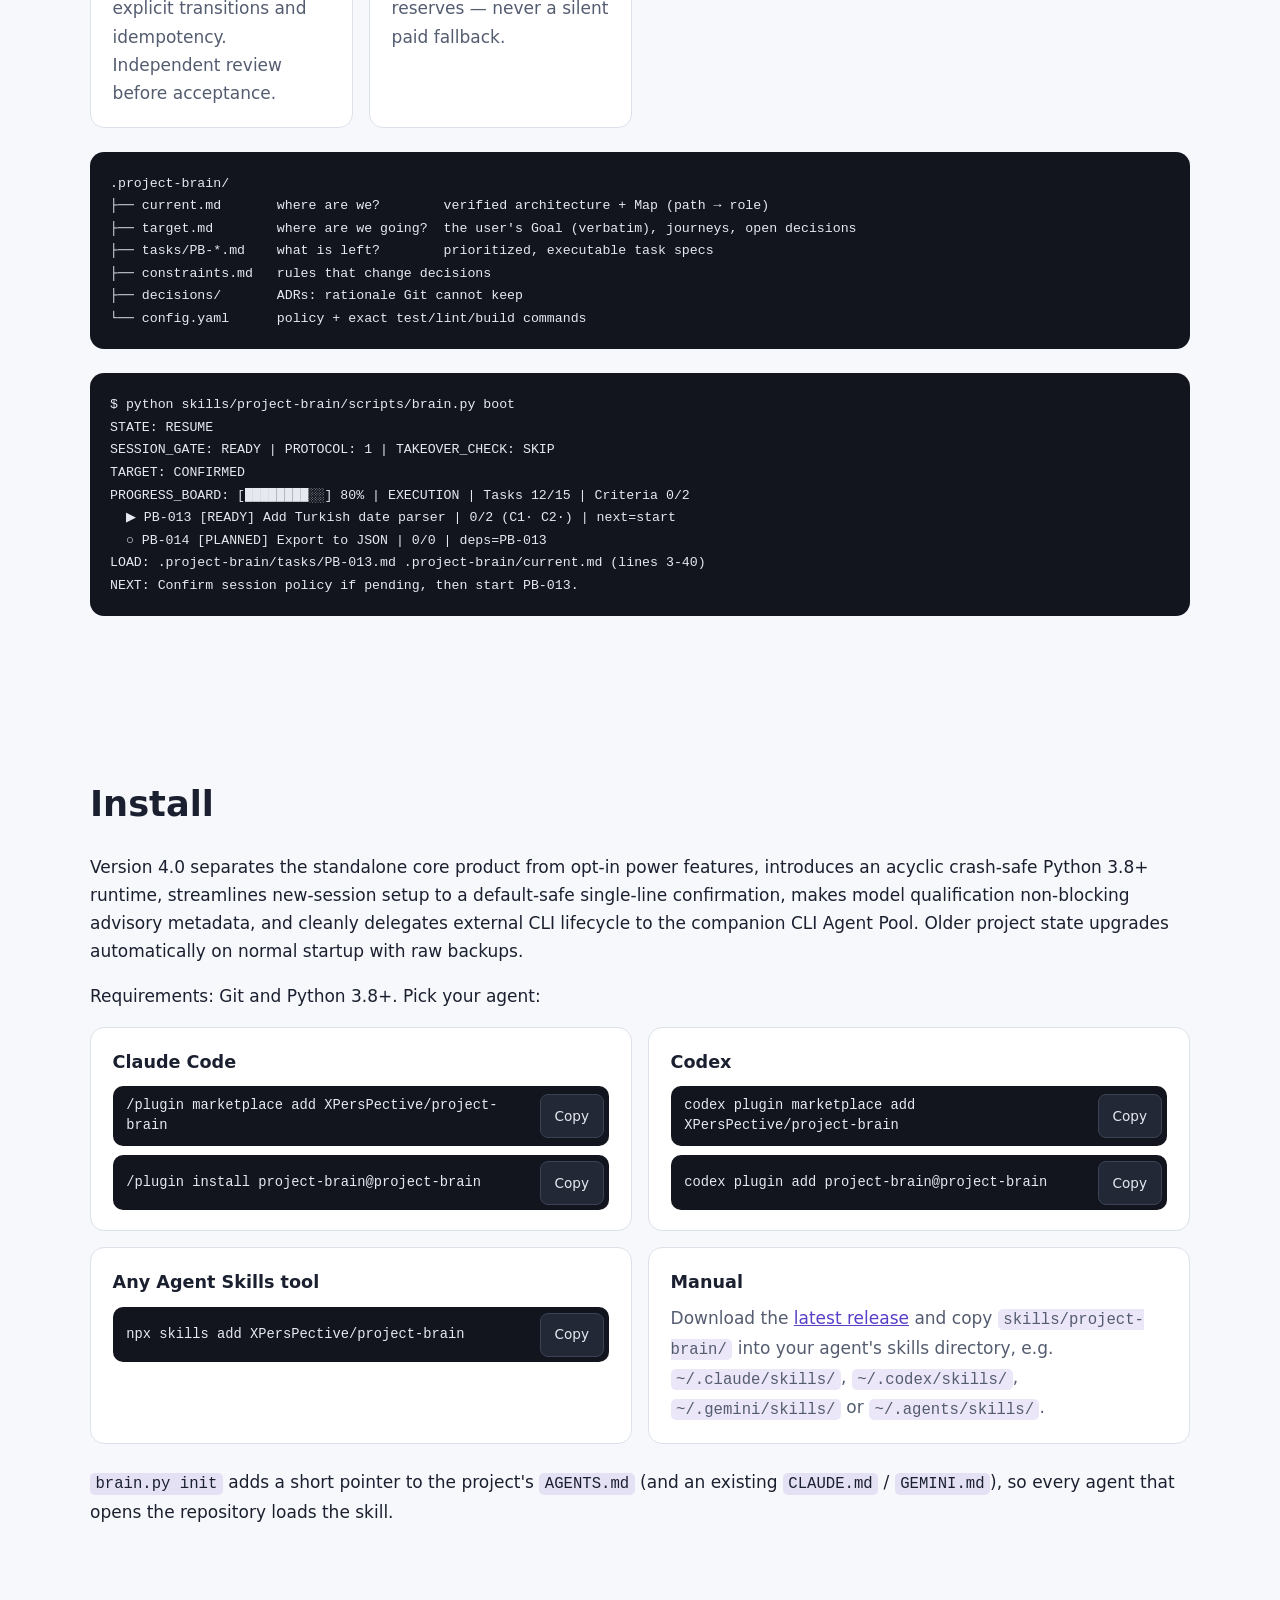
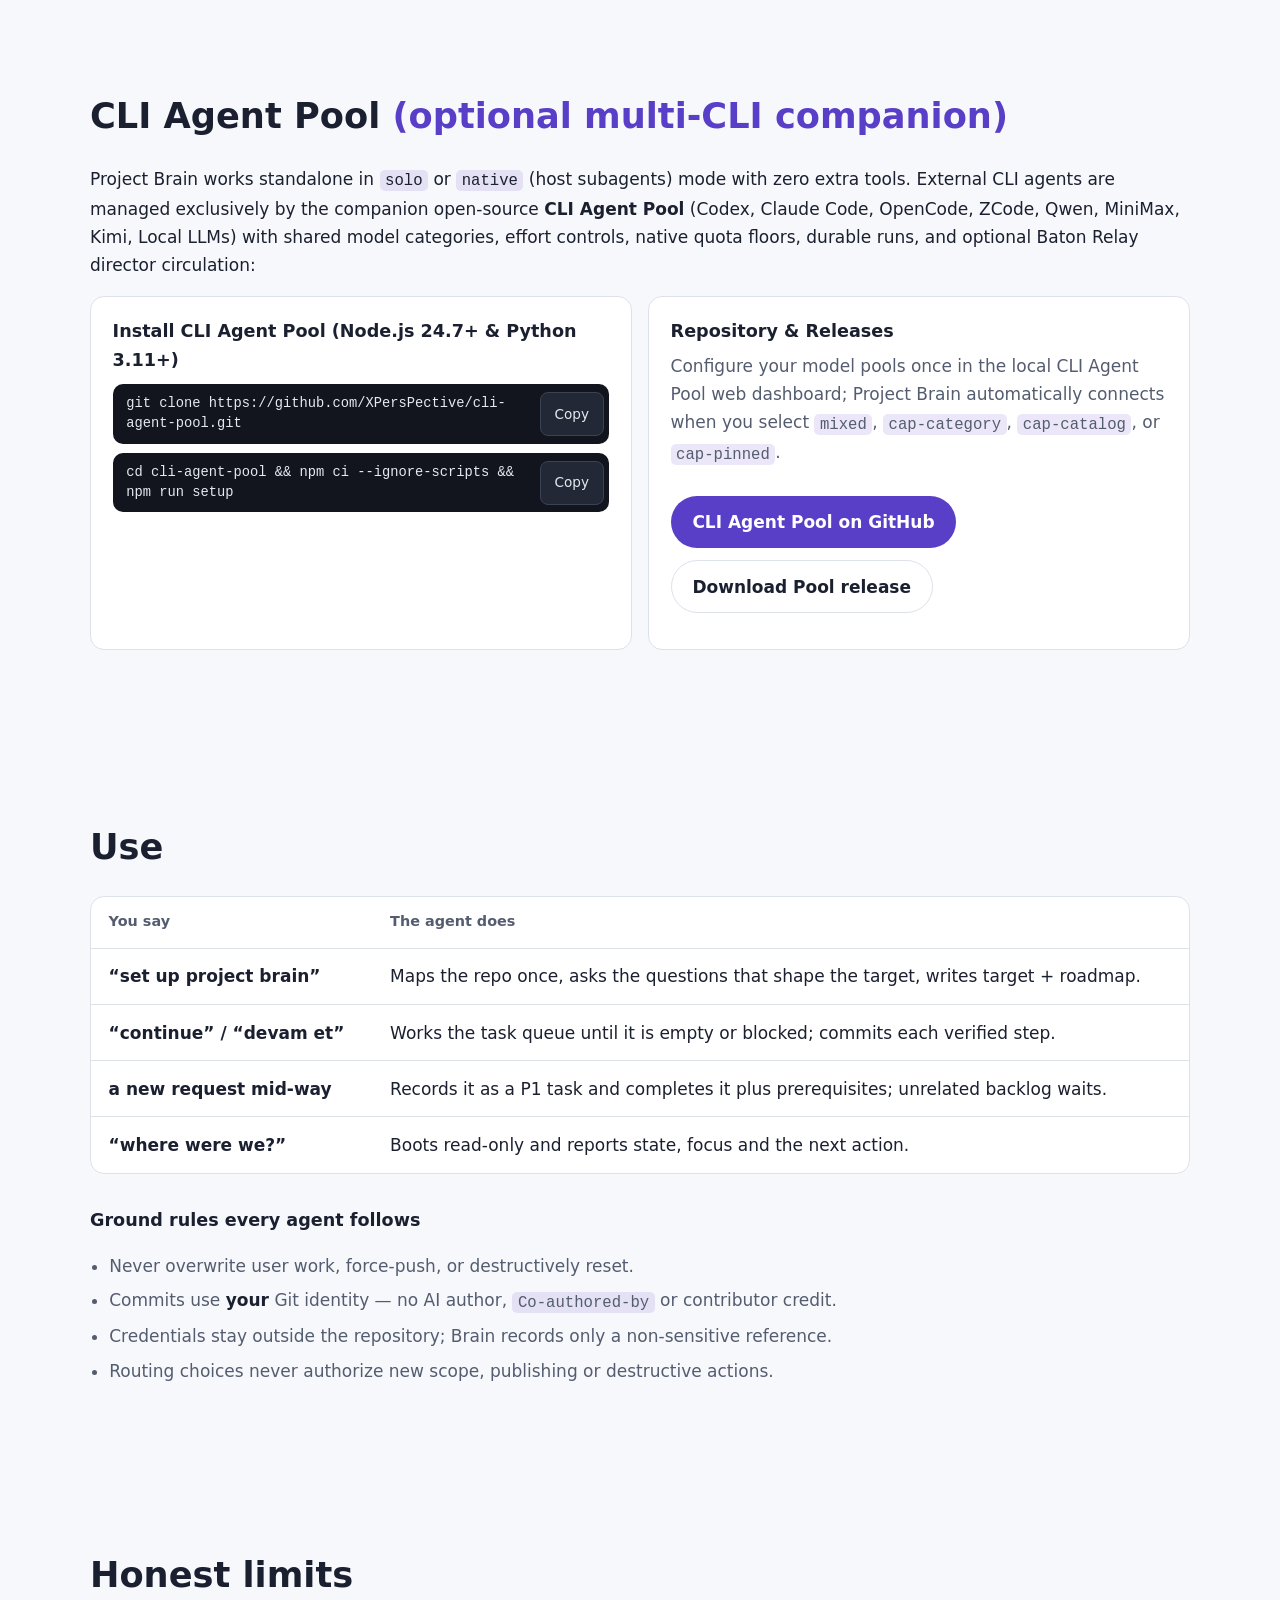
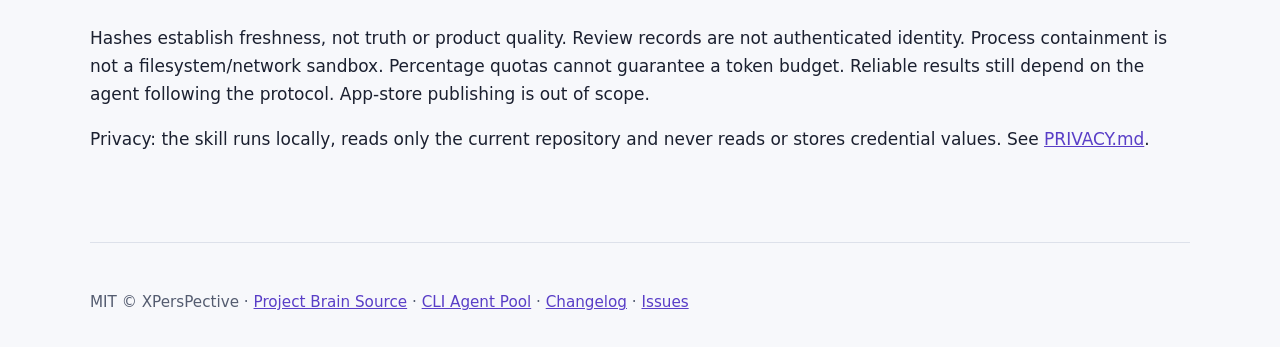
==== commit 8e270735: "release: 4.0.6 red-team and real-world chaos hardening Fix 28 red-team and real-world/conceptual aud" ====
--- a/site/index.html
+++ b/site/index.html
@@ -32,7 +32,7 @@
   <main id="main">
     <section class="hero wrap">
       <div>
-        <p class="eyebrow">Open-source agent skill · MIT · <span data-version>v4.0.5</span></p>
+        <p class="eyebrow">Open-source agent skill · MIT · <span data-version>v4.0.6</span></p>
         <h1>One plan, many agents, <span class="accent">verified handoffs.</span></h1>
         <p class="lead">Long projects outlive sessions: tokens run out, sessions crash, you switch models or vendors.
           Project Brain keeps the goal, architecture, task plan and evidence <strong>in the repository</strong>,
